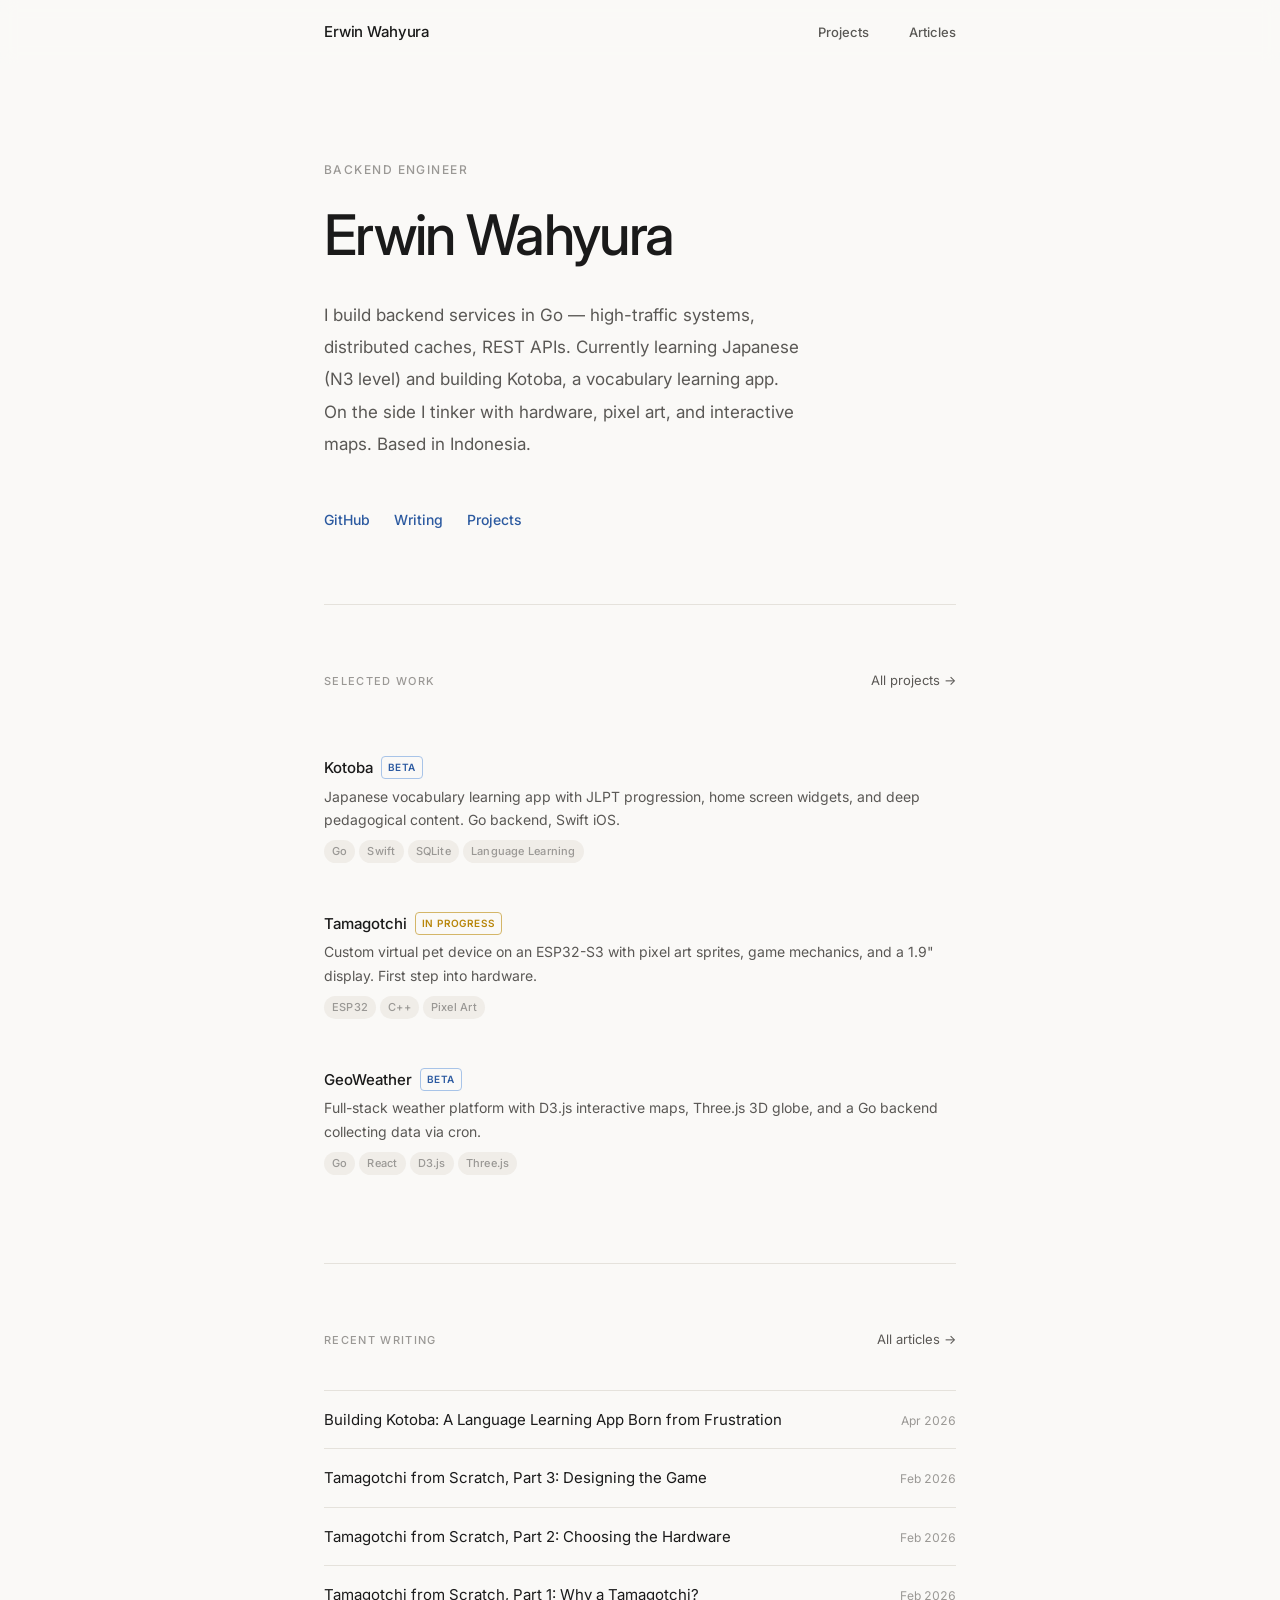
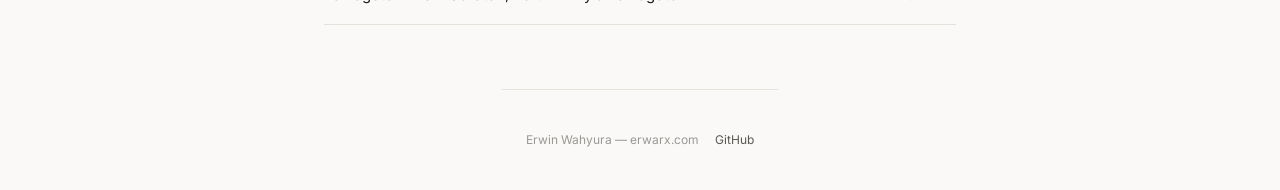
==== index.html @ 73d13f54 "fix: footer spacing + add Kotoba article - Add gap and flex-wrap to footer to prevent text collision" ====
<!DOCTYPE html>
<html lang="en">
<head>
  <meta charset="UTF-8" />
  <meta name="viewport" content="width=device-width, initial-scale=1.0" />
  <title>Erwin Wahyura</title>
  <meta name="description" content="Backend engineer building Go services, tools, and whatever else seems interesting. Based in Indonesia." />
  <meta name="theme-color" content="#ffffff" />
  <meta property="og:title" content="Erwin Wahyura" />
  <meta property="og:description" content="Backend engineer building Go services, tools, and whatever else seems interesting." />
  <meta property="og:type" content="website" />
  <meta property="og:url" content="https://erwinwahyura.github.io/erwinwahyura/" />
  <meta property="og:image" content="https://github-readme-stats.vercel.app/api?username=erwinwahyura&count_private=true&theme=solarized-dark&hide_title=true" />
  <link rel="canonical" href="https://erwinwahyura.github.io/erwinwahyura/" />
  <link rel="icon" href="data:image/svg+xml,<svg xmlns='http://www.w3.org/2000/svg' viewBox='0 0 100 100'><text y='.9em' font-size='90'>🎋</text></svg>" />
  <link rel="preconnect" href="https://fonts.googleapis.com" />
  <link rel="preconnect" href="https://fonts.gstatic.com" crossorigin />
  <link href="https://fonts.googleapis.com/css2?family=Inter:wght@400;500;600&display=swap" rel="stylesheet" />
  <link rel="stylesheet" href="style.css" />
</head>
<body>

  <header class="site-header">
    <nav class="nav">
      <a href="index.html" class="nav-logo">Erwin Wahyura</a>
      <div class="nav-links">
        <a href="projects.html">Projects</a>
        <a href="articles.html">Articles</a>
      </div>
    </nav>
  </header>

  <main>
    <section class="hero">
      <p class="hero-label">Backend Engineer</p>
      <h1 class="hero-name">Erwin Wahyura</h1>
      <p class="hero-bio">
        I build backend services in Go — high-traffic systems, distributed caches, REST APIs.
        Currently learning Japanese (N3 level) and building Kotoba, a vocabulary learning app.
        On the side I tinker with hardware, pixel art, and interactive maps.
        Based in Indonesia.
      </p>
      <div class="hero-links">
        <a href="https://github.com/erwinwahyura" target="_blank" rel="noopener noreferrer">GitHub</a>
        <a href="articles.html">Writing</a>
        <a href="projects.html">Projects</a>
      </div>
    </section>

    <section class="section">
      <div class="section-head">
        <span class="section-label">Selected work</span>
        <a href="projects.html" class="section-more">All projects &rarr;</a>
      </div>
      <div class="project-list">

        <a href="projects.html#kotoba" class="project-card">
          <div class="project-card-top">
            <span class="project-title">Kotoba</span>
            <span class="badge badge-beta">Beta</span>
          </div>
          <p class="project-desc">Japanese vocabulary learning app with JLPT progression, home screen widgets, and deep pedagogical content. Go backend, Swift iOS.</p>
          <div class="project-tags">
            <span>Go</span><span>Swift</span><span>SQLite</span><span>Language Learning</span>
          </div>
        </a>

        <a href="projects.html#tamagotchi" class="project-card">
          <div class="project-card-top">
            <span class="project-title">Tamagotchi</span>
            <span class="badge badge-progress">In progress</span>
          </div>
          <p class="project-desc">Custom virtual pet device on an ESP32-S3 with pixel art sprites, game mechanics, and a 1.9&quot; display. First step into hardware.</p>
          <div class="project-tags">
            <span>ESP32</span><span>C++</span><span>Pixel Art</span>
          </div>
        </a>

        <a href="projects.html#geoweather" class="project-card">
          <div class="project-card-top">
            <span class="project-title">GeoWeather</span>
            <span class="badge badge-beta">Beta</span>
          </div>
          <p class="project-desc">Full-stack weather platform with D3.js interactive maps, Three.js 3D globe, and a Go backend collecting data via cron.</p>
          <div class="project-tags">
            <span>Go</span><span>React</span><span>D3.js</span><span>Three.js</span>
          </div>
        </a>

      </div>
    </section>

    <section class="section">
      <div class="section-head">
        <span class="section-label">Recent writing</span>
        <a href="articles.html" class="section-more">All articles &rarr;</a>
      </div>
      <div class="article-list">

        <a href="articles/building-kotoba.html" class="article-row">
          <span class="article-title">Building Kotoba: A Language Learning App Born from Frustration</span>
          <span class="article-meta">Apr 2026</span>
        </a>

        <a href="articles/tamagotchi-part-3.html" class="article-row">
          <span class="article-title">Tamagotchi from Scratch, Part 3: Designing the Game</span>
          <span class="article-meta">Feb 2026</span>
        </a>

        <a href="articles/tamagotchi-part-2.html" class="article-row">
          <span class="article-title">Tamagotchi from Scratch, Part 2: Choosing the Hardware</span>
          <span class="article-meta">Feb 2026</span>
        </a>

        <a href="articles/tamagotchi-part-1.html" class="article-row">
          <span class="article-title">Tamagotchi from Scratch, Part 1: Why a Tamagotchi?</span>
          <span class="article-meta">Feb 2026</span>
        </a>

      </div>
    </section>
  </main>

  <footer class="site-footer">
    <span>Erwin Wahyura &mdash; erwarx.com</span>
    <a href="https://github.com/erwinwahyura" target="_blank" rel="noopener noreferrer">GitHub</a>
  </footer>

</body>
</html>
---- style.css ----
*, *::before, *::after {
  box-sizing: border-box;
  margin: 0;
  padding: 0;
}

/* ─────────────────────────────────────────────────────────────────
   Design System: Japanese Minimalism
   Ma (間) — Negative space, breathing room
   Kanso (簡素) — Simplicity, elimination of clutter
   Shibui (渋い) — Subtle, understated elegance
   ───────────────────────────────────────────────────────────────── */

:root {
  /* Neutral palette — warmer, more organic than pure grays */
  --bg: #faf9f7;
  --surface: #f5f3ef;
  --surface-hover: #edeae5;
  --border: #e5e2dc;
  --border-subtle: #f0ede8;
  
  /* Text — ink-like depth */
  --text: #1a1a1a;
  --text-2: #5a5855;
  --text-3: #9a9895;
  
  /* Accent — deeper, less saturated */
  --accent: #2c5aa0;
  --accent-hover: #1a3d6e;
  --accent-subtle: #e8eef5;
  
  /* Spacing — generous ma (間) */
  --space-xs: 0.25rem;   /* 4px */
  --space-sm: 0.5rem;    /* 8px */
  --space-md: 1rem;      /* 16px */
  --space-lg: 1.5rem;    /* 24px */
  --space-xl: 2.5rem;    /* 40px */
  --space-2xl: 4rem;     /* 64px */
  --space-3xl: 6rem;     /* 96px */
  
  --max-w: 680px;
  --radius: 6px;
  
  /* Typography — vertical rhythm */
  --font: 'Inter', -apple-system, BlinkMacSystemFont, sans-serif;
  --leading-tight: 1.4;
  --leading-normal: 1.7;
  --leading-relaxed: 1.9;
}

html {
  font-size: 16px;
  -webkit-font-smoothing: antialiased;
  -moz-osx-font-smoothing: grayscale;
}

body {
  font-family: var(--font);
  background: var(--bg);
  color: var(--text);
  line-height: var(--leading-normal);
  min-height: 100vh;
  display: flex;
  flex-direction: column;
}

a {
  color: inherit;
  text-decoration: none;
}

/* ── Nav — floating, breathing ── */
.site-header {
  position: sticky;
  top: 0;
  z-index: 10;
  background: rgba(250, 249, 247, 0.85);
  backdrop-filter: blur(8px);
  -webkit-backdrop-filter: blur(8px);
}

.nav {
  max-width: var(--max-w);
  margin: 0 auto;
  padding: 0 var(--space-lg);
  height: 64px;
  display: flex;
  align-items: center;
  justify-content: space-between;
}

.nav-logo {
  font-size: 0.9375rem;
  font-weight: 500;
  letter-spacing: -0.01em;
  color: var(--text);
}

.nav-links {
  display: flex;
  gap: var(--space-xl);
}

.nav-links a {
  font-size: 0.8125rem;
  font-weight: 500;
  color: var(--text-2);
  position: relative;
  transition: color 0.2s ease;
}

.nav-links a::after {
  content: '';
  position: absolute;
  bottom: -4px;
  left: 0;
  width: 100%;
  height: 1px;
  background: var(--accent);
  transform: scaleX(0);
  transform-origin: center;
  transition: transform 0.25s ease;
}

.nav-links a:hover,
.nav-links a.active {
  color: var(--text);
}

.nav-links a:hover::after,
.nav-links a.active::after {
  transform: scaleX(1);
}

/* ── Main layout — generous ma ── */
main {
  max-width: var(--max-w);
  margin: 0 auto;
  padding: 0 var(--space-lg);
  flex: 1;
}

/* ── Hero — deliberate asymmetry ── */
.hero {
  padding: var(--space-3xl) 0 var(--space-2xl);
}

.hero-label {
  font-size: 0.75rem;
  font-weight: 500;
  letter-spacing: 0.12em;
  text-transform: uppercase;
  color: var(--text-3);
  margin-bottom: var(--space-md);
}

.hero-name {
  font-size: clamp(2.25rem, 6vw, 3.5rem);
  font-weight: 500;
  letter-spacing: -0.03em;
  line-height: var(--leading-tight);
  color: var(--text);
  margin-bottom: var(--space-lg);
}

.hero-bio {
  font-size: 1.0625rem;
  color: var(--text-2);
  max-width: 480px;
  line-height: var(--leading-relaxed);
  margin-bottom: var(--space-xl);
}

.hero-links {
  display: flex;
  gap: var(--space-lg);
  flex-wrap: wrap;
}

.hero-links a {
  font-size: 0.875rem;
  font-weight: 500;
  color: var(--accent);
  padding: var(--space-sm) 0;
  position: relative;
  transition: color 0.2s ease;
}

.hero-links a::after {
  content: '';
  position: absolute;
  bottom: 2px;
  left: 0;
  width: 100%;
  height: 1px;
  background: currentColor;
  transform: scaleX(0);
  transform-origin: right;
  transition: transform 0.3s cubic-bezier(0.4, 0, 0.2, 1);
}

.hero-links a:hover {
  color: var(--accent-hover);
}

.hero-links a:hover::after {
  transform: scaleX(1);
  transform-origin: left;
}

/* ── Section — clear separation with ma ── */
.section {
  padding: var(--space-2xl) 0;
  border-top: 1px solid var(--border);
}

.section-head {
  display: flex;
  align-items: baseline;
  justify-content: space-between;
  margin-bottom: var(--space-xl);
}

.section-label {
  font-size: 0.6875rem;
  font-weight: 500;
  letter-spacing: 0.12em;
  text-transform: uppercase;
  color: var(--text-3);
}

.section-more {
  font-size: 0.8125rem;
  color: var(--text-2);
  transition: color 0.2s ease;
}

.section-more:hover {
  color: var(--accent);
}

/* ── Project cards — subtle elevation on interaction ── */
.project-list {
  display: flex;
  flex-direction: column;
}

.project-card {
  display: block;
  padding: var(--space-lg) var(--space-md);
  margin: 0 calc(-1 * var(--space-md));
  border-radius: var(--radius);
  transition: background-color 0.2s ease, transform 0.2s ease;
}

.project-card:hover {
  background: var(--surface);
  transform: translateX(4px);
}

.project-card-top {
  display: flex;
  align-items: center;
  gap: var(--space-sm);
  margin-bottom: var(--space-xs);
}

.project-title {
  font-size: 0.9375rem;
  font-weight: 500;
  color: var(--text);
}

.project-desc {
  font-size: 0.875rem;
  color: var(--text-2);
  line-height: var(--leading-normal);
  margin-bottom: var(--space-sm);
}

.project-tags {
  display: flex;
  flex-wrap: wrap;
  gap: var(--space-xs);
}

.project-tags span {
  font-size: 0.6875rem;
  font-weight: 500;
  color: var(--text-3);
  background: var(--border-subtle);
  padding: 2px 8px;
  border-radius: 100px;
  letter-spacing: 0.02em;
}

/* ── Badges — reduced visual weight ── */
.badge {
  font-size: 0.625rem;
  font-weight: 600;
  letter-spacing: 0.04em;
  text-transform: uppercase;
  padding: 2px 6px;
  border-radius: 4px;
}

.badge-progress {
  background: transparent;
  color: #b8860b;
  border: 1px solid #d4b668;
}

.badge-beta {
  background: transparent;
  color: var(--accent);
  border: 1px solid #a8c4e8;
}

.badge-done {
  background: transparent;
  color: #4a7c59;
  border: 1px solid #8fbc8f;
}

.badge-live {
  background: transparent;
  color: #6b5b95;
  border: 1px solid #b8a9c9;
}

/* ── Article list — horizontal breathing room ── */
.article-list {
  display: flex;
  flex-direction: column;
}

.article-row {
  display: flex;
  align-items: baseline;
  justify-content: space-between;
  gap: var(--space-lg);
  padding: var(--space-md) 0;
  border-bottom: 1px solid var(--border);
  transition: all 0.2s ease;
}

.article-row:first-child {
  border-top: 1px solid var(--border);
}

.article-row:hover {
  padding-left: var(--space-sm);
  color: var(--accent);
}

.article-row:hover .article-title {
  color: var(--accent);
}

.article-title {
  font-size: 0.9375rem;
  color: var(--text);
  flex: 1;
  min-width: 0;
  transition: color 0.2s ease;
}

.article-meta {
  font-size: 0.75rem;
  color: var(--text-3);
  white-space: nowrap;
  flex-shrink: 0;
  font-variant-numeric: tabular-nums;
}

/* ── Projects page — spacious grid ── */
.page-header {
  padding: var(--space-2xl) 0 var(--space-xl);
}

.page-header h1 {
  font-size: clamp(1.5rem, 4vw, 2rem);
  font-weight: 500;
  letter-spacing: -0.02em;
  line-height: var(--leading-tight);
  margin-bottom: var(--space-sm);
}

.page-header p {
  font-size: 0.9375rem;
  color: var(--text-2);
}

.projects-grid {
  display: flex;
  flex-direction: column;
  gap: var(--space-lg);
  margin-bottom: var(--space-3xl);
}

.project-item {
  padding: var(--space-xl) var(--space-lg);
  border: 1px solid var(--border);
  border-radius: var(--radius);
  transition: border-color 0.2s ease, background-color 0.2s ease;
}

.project-item:hover {
  border-color: var(--text-3);
  background: var(--surface);
}

.project-item-head {
  display: flex;
  align-items: center;
  gap: var(--space-sm);
  margin-bottom: var(--space-sm);
}

.project-item-title {
  font-size: 1rem;
  font-weight: 500;
  letter-spacing: -0.01em;
}

.project-item-year {
  font-size: 0.75rem;
  color: var(--text-3);
  margin-left: auto;
  font-variant-numeric: tabular-nums;
}

.project-item-desc {
  font-size: 0.875rem;
  color: var(--text-2);
  line-height: var(--leading-normal);
  margin-bottom: var(--space-md);
}

.project-item-tags {
  display: flex;
  flex-wrap: wrap;
  gap: var(--space-xs);
  margin-bottom: var(--space-md);
}

.project-item-tags span {
  font-size: 0.6875rem;
  font-weight: 500;
  color: var(--text-3);
  background: var(--border-subtle);
  padding: 2px 8px;
  border-radius: 100px;
}

.project-item-links {
  display: flex;
  gap: var(--space-md);
}

.project-item-links a {
  font-size: 0.8125rem;
  font-weight: 500;
  color: var(--accent);
  position: relative;
  transition: color 0.2s ease;
}

.project-item-links a::after {
  content: '';
  position: absolute;
  bottom: -2px;
  left: 0;
  width: 100%;
  height: 1px;
  background: currentColor;
  transform: scaleX(0);
  transform-origin: right;
  transition: transform 0.25s ease;
}

.project-item-links a:hover {
  color: var(--accent-hover);
}

.project-item-links a:hover::after {
  transform: scaleX(1);
  transform-origin: left;
}

/* ── Articles page ── */
.articles-list {
  padding-bottom: var(--space-3xl);
}

.articles-group {
  margin-bottom: var(--space-2xl);
}

.articles-year {
  font-size: 0.6875rem;
  font-weight: 500;
  letter-spacing: 0.12em;
  text-transform: uppercase;
  color: var(--text-3);
  margin-bottom: var(--space-xs);
  padding-bottom: var(--space-md);
  border-bottom: 1px solid var(--border);
}

.article-item {
  display: block;
  padding: var(--space-lg) 0;
  border-bottom: 1px solid var(--border);
  transition: padding-left 0.2s ease;
}

.article-item:hover {
  padding-left: var(--space-sm);
}

.article-item:hover .article-item-title {
  color: var(--accent);
}

.article-item-tag {
  font-size: 0.6875rem;
  color: var(--text-3);
  margin-bottom: var(--space-xs);
  text-transform: uppercase;
  letter-spacing: 0.08em;
}

.article-item-title {
  font-size: 0.9375rem;
  font-weight: 500;
  color: var(--text);
  margin-bottom: var(--space-xs);
  transition: color 0.2s ease;
}

.article-item-excerpt {
  font-size: 0.8125rem;
  color: var(--text-2);
  line-height: var(--leading-normal);
}

/* ── Article detail ── */
.article-detail {
  padding: var(--space-2xl) 0 var(--space-3xl);
}

.article-detail-back {
  font-size: 0.8125rem;
  color: var(--text-3);
  display: inline-flex;
  align-items: center;
  gap: 6px;
  margin-bottom: var(--space-2xl);
  transition: color 0.2s ease;
}

.article-detail-back:hover {
  color: var(--accent);
}

.article-detail-meta {
  display: flex;
  align-items: center;
  gap: var(--space-md);
  margin-bottom: var(--space-md);
  flex-wrap: wrap;
}

.article-detail-series {
  font-size: 0.75rem;
  font-weight: 500;
  color: var(--accent);
}

.article-detail-date {
  font-size: 0.75rem;
  color: var(--text-3);
  font-variant-numeric: tabular-nums;
}

.article-detail h1 {
  font-size: clamp(1.5rem, 4vw, 2.25rem);
  font-weight: 500;
  letter-spacing: -0.02em;
  line-height: var(--leading-tight);
  margin-bottom: var(--space-sm);
}

.article-detail-tags {
  display: flex;
  gap: var(--space-xs);
  flex-wrap: wrap;
  margin-bottom: var(--space-2xl);
}

.article-detail-tags span {
  font-size: 0.6875rem;
  font-weight: 500;
  color: var(--text-3);
  background: var(--surface);
  border: 1px solid var(--border);
  padding: 2px 10px;
  border-radius: 100px;
}

.article-cover {
  width: 100%;
  aspect-ratio: 2 / 1;
  object-fit: cover;
  border-radius: var(--radius);
  margin-bottom: var(--space-2xl);
  background: var(--surface);
}

.article-body h2 {
  font-size: 1.125rem;
  font-weight: 500;
  letter-spacing: -0.01em;
  margin: var(--space-2xl) 0 var(--space-md);
  color: var(--text);
}

.article-body p {
  font-size: 0.9375rem;
  color: var(--text-2);
  line-height: var(--leading-relaxed);
  margin-bottom: var(--space-lg);
}

.article-body figure {
  margin: var(--space-xl) 0;
}

.article-body figure img {
  width: 100%;
  border-radius: var(--radius);
  display: block;
}

.article-body figcaption {
  font-size: 0.75rem;
  color: var(--text-3);
  text-align: center;
  margin-top: var(--space-sm);
}

.series-nav {
  margin-top: var(--space-2xl);
  padding-top: var(--space-xl);
  border-top: 1px solid var(--border);
}

.series-nav-label {
  font-size: 0.6875rem;
  font-weight: 500;
  letter-spacing: 0.12em;
  text-transform: uppercase;
  color: var(--text-3);
  margin-bottom: var(--space-md);
}

.series-nav-list {
  display: flex;
  flex-direction: column;
  gap: var(--space-xs);
}

.series-nav-item {
  display: block;
  padding: var(--space-sm) var(--space-md);
  border-radius: var(--radius);
  font-size: 0.875rem;
  color: var(--text-2);
  transition: background-color 0.2s ease, color 0.2s ease;
}

.series-nav-item:hover {
  background: var(--surface);
  color: var(--text);
}

.series-nav-item.current {
  background: var(--surface);
  color: var(--text);
  font-weight: 500;
}

/* ── Footer — quieter, grounded ── */
.site-footer {
  max-width: var(--max-w);
  margin: 0 auto;
  padding: var(--space-xl) var(--space-lg);
  border-top: 1px solid var(--border);
  display: flex;
  align-items: center;
  justify-content: space-between;
  gap: var(--space-md);
  flex-wrap: wrap;
  font-size: 0.75rem;
  color: var(--text-3);
}

.site-footer a {
  color: var(--text-2);
  transition: color 0.2s ease;
}

.site-footer a:hover {
  color: var(--accent);
}

/* ── Responsive — maintain breathing room ── */
@media (max-width: 640px) {
  :root {
    --space-lg: 1.25rem;
    --space-xl: 2rem;
    --space-2xl: 3rem;
    --space-3xl: 4rem;
  }

  .nav {
    height: 56px;
    padding: 0 var(--space-md);
  }

  .nav-links {
    gap: var(--space-lg);
  }

  .hero {
    padding: var(--space-2xl) 0 var(--space-xl);
  }

  .hero-bio {
    font-size: 1rem;
  }

  main {
    padding: 0 var(--space-md);
  }

  .article-row {
    flex-direction: column;
    gap: var(--space-xs);
    padding: var(--space-sm) 0;
  }

  .article-row:hover {
    padding-left: 0;
  }

  .project-item {
    padding: var(--space-lg) var(--space-md);
  }

  .site-footer {
    flex-direction: column;
    gap: var(--space-xs);
    text-align: center;
    padding: var(--space-lg) var(--space-md);
  }
}

/* ── Selection — subtle, intentional ── */
::selection {
  background: var(--accent-subtle);
  color: var(--accent);
}
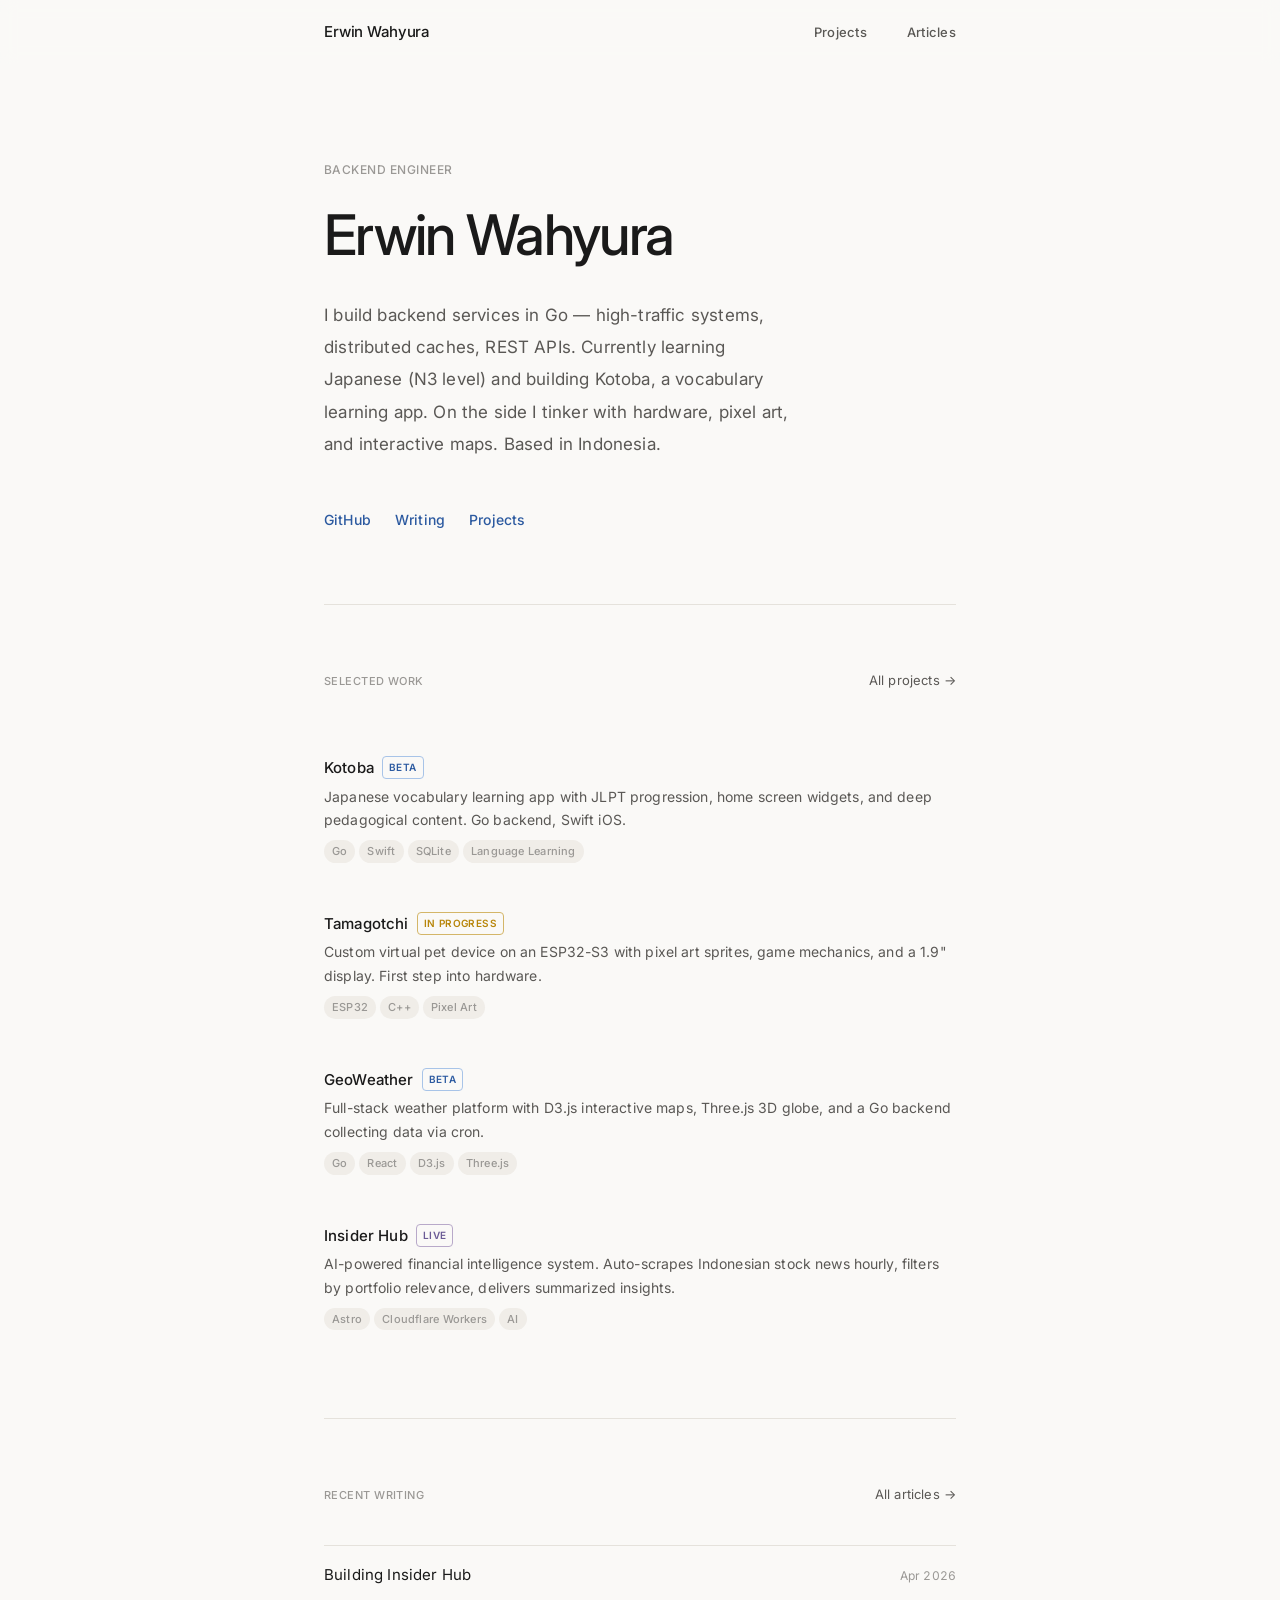
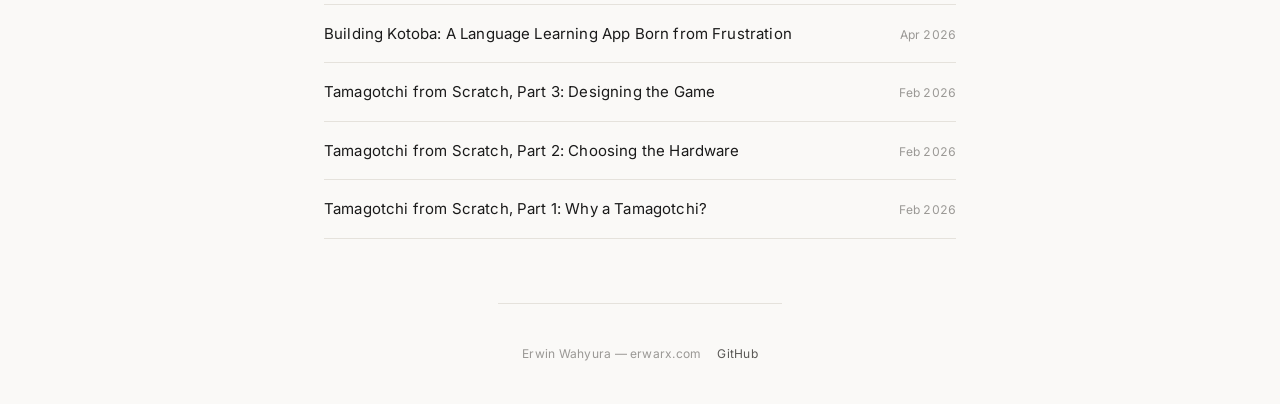
==== commit 4affe7dd: "content: add Insider Hub project and article - Add Insider Hub project card to projects.html (Astro," ====
--- a/index.html
+++ b/index.html
@@ -87,6 +87,17 @@
           </div>
         </a>
 
+        <a href="projects.html#insider-hub" class="project-card">
+          <div class="project-card-top">
+            <span class="project-title">Insider Hub</span>
+            <span class="badge badge-live">Live</span>
+          </div>
+          <p class="project-desc">AI-powered financial intelligence system. Auto-scrapes Indonesian stock news hourly, filters by portfolio relevance, delivers summarized insights.</p>
+          <div class="project-tags">
+            <span>Astro</span><span>Cloudflare Workers</span><span>AI</span>
+          </div>
+        </a>
+
       </div>
     </section>
 
@@ -96,6 +107,11 @@
         <a href="articles.html" class="section-more">All articles &rarr;</a>
       </div>
       <div class="article-list">
+
+        <a href="articles/building-insider-hub.html" class="article-row">
+          <span class="article-title">Building Insider Hub</span>
+          <span class="article-meta">Apr 2026</span>
+        </a>
 
         <a href="articles/building-kotoba.html" class="article-row">
           <span class="article-title">Building Kotoba: A Language Learning App Born from Frustration</span>
--- a/style.css
+++ b/style.css
@@ -41,11 +41,17 @@
   --max-w: 680px;
   --radius: 6px;
   
-  /* Typography — vertical rhythm */
+  /* Typography — vertical rhythm + character spacing */
   --font: 'Inter', -apple-system, BlinkMacSystemFont, sans-serif;
   --leading-tight: 1.4;
   --leading-normal: 1.7;
   --leading-relaxed: 1.9;
+  
+  /* Tracking (letter-spacing) for readability */
+  --tracking-tight: -0.02em;     /* Large display text only */
+  --tracking-normal: 0.01em;     /* Body text — slightly wider for readability */
+  --tracking-wide: 0.02em;        /* Small text, captions */
+  --tracking-wider: 0.04em;      /* Labels, uppercase (optical compensation) */
 }
 
 html {
@@ -59,6 +65,7 @@
   background: var(--bg);
   color: var(--text);
   line-height: var(--leading-normal);
+  letter-spacing: var(--tracking-normal);  /* Slightly wider character spacing */
   min-height: 100vh;
   display: flex;
   flex-direction: column;
@@ -104,6 +111,7 @@
 .nav-links a {
   font-size: 0.8125rem;
   font-weight: 500;
+  letter-spacing: var(--tracking-wide);
   color: var(--text-2);
   position: relative;
   transition: color 0.2s ease;
@@ -148,7 +156,7 @@
 .hero-label {
   font-size: 0.75rem;
   font-weight: 500;
-  letter-spacing: 0.12em;
+  letter-spacing: var(--tracking-wider);
   text-transform: uppercase;
   color: var(--text-3);
   margin-bottom: var(--space-md);
@@ -168,6 +176,7 @@
   color: var(--text-2);
   max-width: 480px;
   line-height: var(--leading-relaxed);
+  letter-spacing: var(--tracking-normal);
   margin-bottom: var(--space-xl);
 }
 
@@ -224,7 +233,7 @@
 .section-label {
   font-size: 0.6875rem;
   font-weight: 500;
-  letter-spacing: 0.12em;
+  letter-spacing: var(--tracking-wider);
   text-transform: uppercase;
   color: var(--text-3);
 }
@@ -275,6 +284,7 @@
   font-size: 0.875rem;
   color: var(--text-2);
   line-height: var(--leading-normal);
+  letter-spacing: var(--tracking-normal);
   margin-bottom: var(--space-sm);
 }
 
@@ -291,14 +301,14 @@
   background: var(--border-subtle);
   padding: 2px 8px;
   border-radius: 100px;
-  letter-spacing: 0.02em;
+  letter-spacing: var(--tracking-wide);
 }
 
 /* ── Badges — reduced visual weight ── */
 .badge {
   font-size: 0.625rem;
   font-weight: 600;
-  letter-spacing: 0.04em;
+  letter-spacing: var(--tracking-wider);
   text-transform: uppercase;
   padding: 2px 6px;
   border-radius: 4px;
@@ -389,6 +399,7 @@
 .page-header p {
   font-size: 0.9375rem;
   color: var(--text-2);
+  letter-spacing: var(--tracking-normal);
 }
 
 .projects-grid {
@@ -434,6 +445,7 @@
   font-size: 0.875rem;
   color: var(--text-2);
   line-height: var(--leading-normal);
+  letter-spacing: var(--tracking-normal);
   margin-bottom: var(--space-md);
 }
 
@@ -451,6 +463,7 @@
   background: var(--border-subtle);
   padding: 2px 8px;
   border-radius: 100px;
+  letter-spacing: var(--tracking-wide);
 }
 
 .project-item-links {
@@ -500,7 +513,7 @@
 .articles-year {
   font-size: 0.6875rem;
   font-weight: 500;
-  letter-spacing: 0.12em;
+  letter-spacing: var(--tracking-wider);
   text-transform: uppercase;
   color: var(--text-3);
   margin-bottom: var(--space-xs);
@@ -528,7 +541,7 @@
   color: var(--text-3);
   margin-bottom: var(--space-xs);
   text-transform: uppercase;
-  letter-spacing: 0.08em;
+  letter-spacing: var(--tracking-wide);
 }
 
 .article-item-title {
@@ -543,6 +556,7 @@
   font-size: 0.8125rem;
   color: var(--text-2);
   line-height: var(--leading-normal);
+  letter-spacing: var(--tracking-normal);
 }
 
 /* ── Article detail ── */
@@ -602,6 +616,7 @@
 .article-detail-tags span {
   font-size: 0.6875rem;
   font-weight: 500;
+  letter-spacing: var(--tracking-wide);
   color: var(--text-3);
   background: var(--surface);
   border: 1px solid var(--border);
@@ -630,6 +645,7 @@
   font-size: 0.9375rem;
   color: var(--text-2);
   line-height: var(--leading-relaxed);
+  letter-spacing: var(--tracking-normal);
   margin-bottom: var(--space-lg);
 }
 
@@ -647,6 +663,7 @@
   font-size: 0.75rem;
   color: var(--text-3);
   text-align: center;
+  letter-spacing: var(--tracking-wide);
   margin-top: var(--space-sm);
 }
 
@@ -659,7 +676,7 @@
 .series-nav-label {
   font-size: 0.6875rem;
   font-weight: 500;
-  letter-spacing: 0.12em;
+  letter-spacing: var(--tracking-wider);
   text-transform: uppercase;
   color: var(--text-3);
   margin-bottom: var(--space-md);
@@ -703,6 +720,7 @@
   gap: var(--space-md);
   flex-wrap: wrap;
   font-size: 0.75rem;
+  letter-spacing: var(--tracking-wide);
   color: var(--text-3);
 }
 
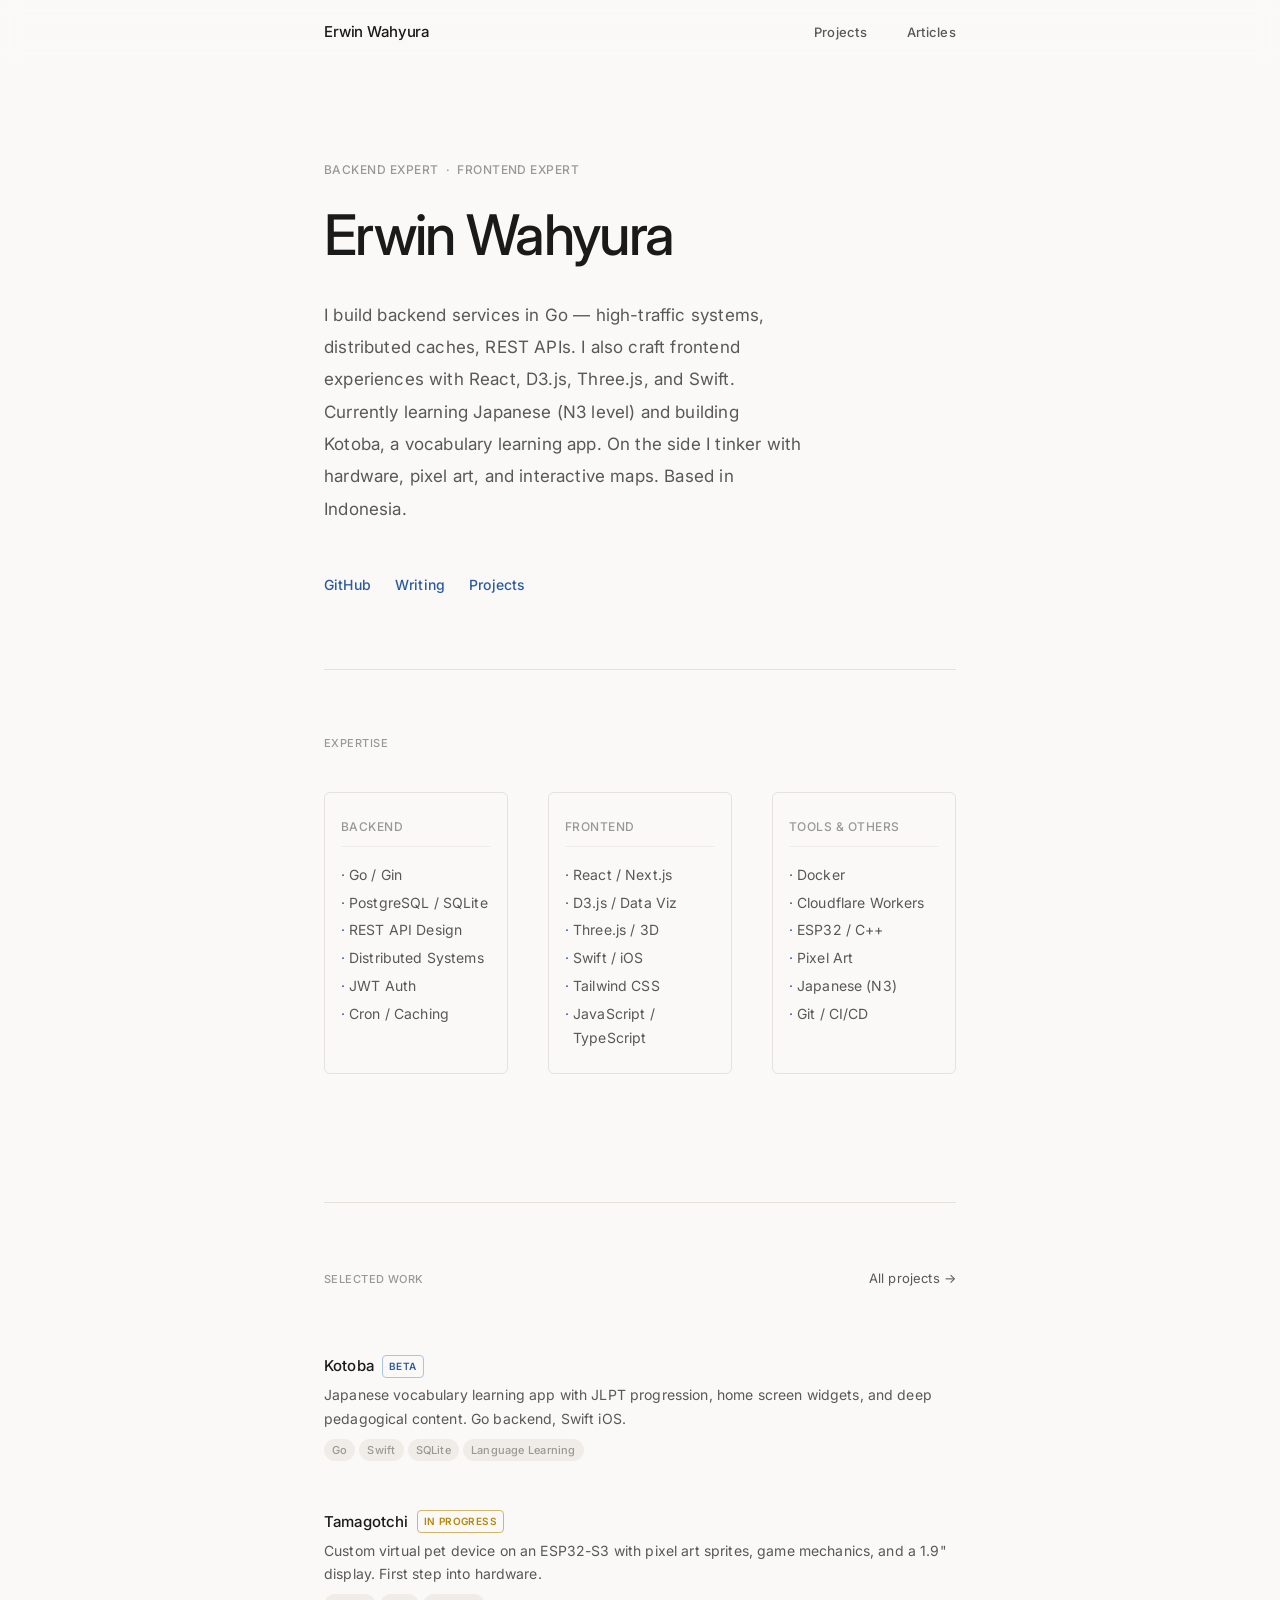
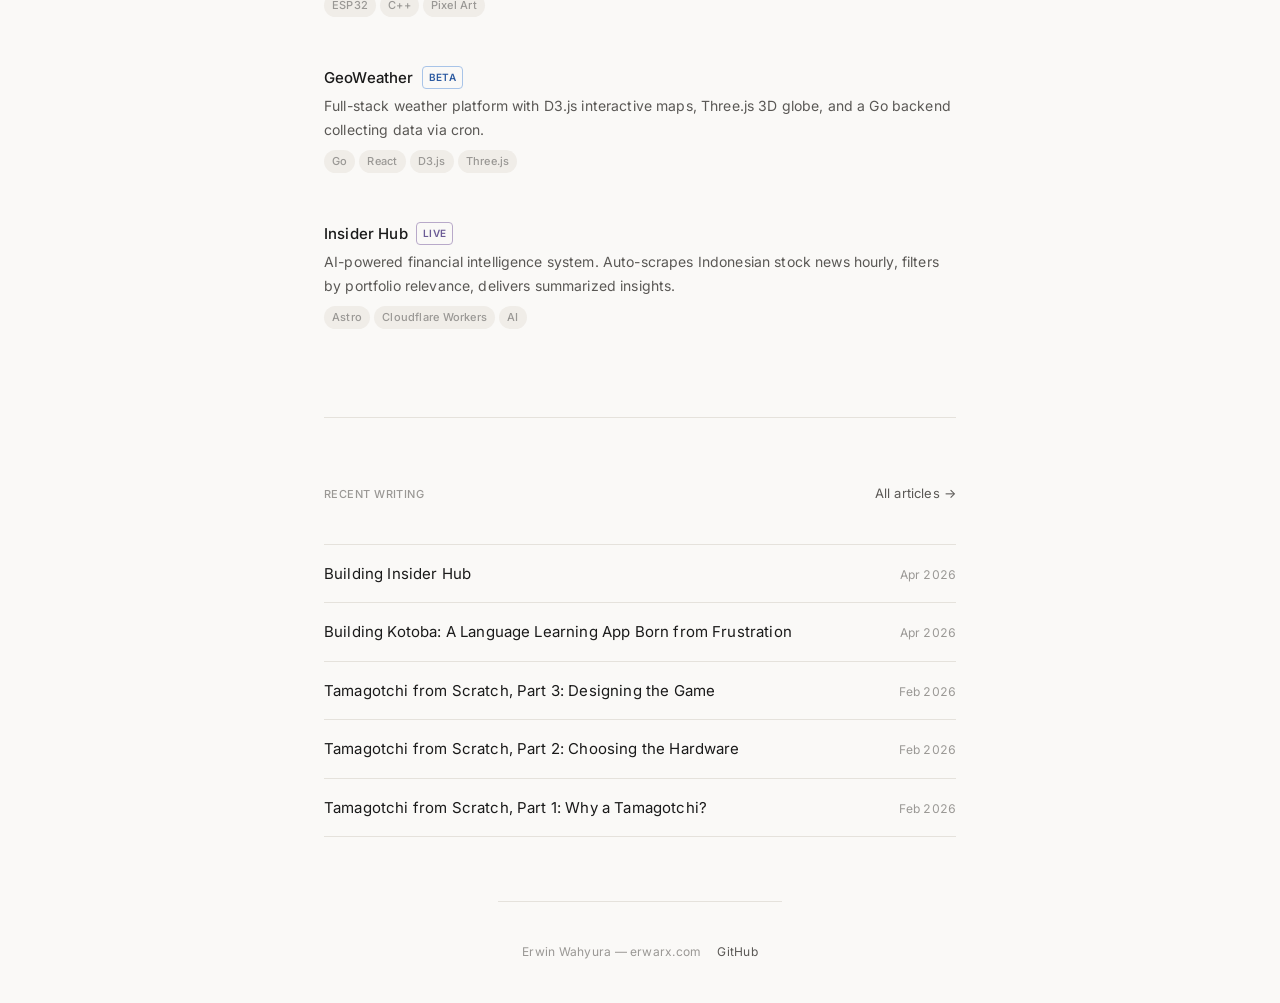
==== commit 1d940c1d: "feat: add skills expertise section and update hero label - Change hero label from 'Backend Engineer'" ====
--- a/index.html
+++ b/index.html
@@ -32,10 +32,11 @@
 
   <main>
     <section class="hero">
-      <p class="hero-label">Backend Engineer</p>
+      <p class="hero-label">Backend Expert &nbsp;&middot;&nbsp; Frontend Expert</p>
       <h1 class="hero-name">Erwin Wahyura</h1>
       <p class="hero-bio">
         I build backend services in Go — high-traffic systems, distributed caches, REST APIs.
+        I also craft frontend experiences with React, D3.js, Three.js, and Swift.
         Currently learning Japanese (N3 level) and building Kotoba, a vocabulary learning app.
         On the side I tinker with hardware, pixel art, and interactive maps.
         Based in Indonesia.
@@ -44,6 +45,47 @@
         <a href="https://github.com/erwinwahyura" target="_blank" rel="noopener noreferrer">GitHub</a>
         <a href="articles.html">Writing</a>
         <a href="projects.html">Projects</a>
+      </div>
+    </section>
+
+    <section class="section section-skills">
+      <div class="section-head">
+        <span class="section-label">Expertise</span>
+      </div>
+      <div class="skills-grid">
+        <div class="skill-category">
+          <h3 class="skill-title">Backend</h3>
+          <ul class="skill-list">
+            <li>Go / Gin</li>
+            <li>PostgreSQL / SQLite</li>
+            <li>REST API Design</li>
+            <li>Distributed Systems</li>
+            <li>JWT Auth</li>
+            <li>Cron / Caching</li>
+          </ul>
+        </div>
+        <div class="skill-category">
+          <h3 class="skill-title">Frontend</h3>
+          <ul class="skill-list">
+            <li>React / Next.js</li>
+            <li>D3.js / Data Viz</li>
+            <li>Three.js / 3D</li>
+            <li>Swift / iOS</li>
+            <li>Tailwind CSS</li>
+            <li>JavaScript / TypeScript</li>
+          </ul>
+        </div>
+        <div class="skill-category">
+          <h3 class="skill-title">Tools & Others</h3>
+          <ul class="skill-list">
+            <li>Docker</li>
+            <li>Cloudflare Workers</li>
+            <li>ESP32 / C++</li>
+            <li>Pixel Art</li>
+            <li>Japanese (N3)</li>
+            <li>Git / CI/CD</li>
+          </ul>
+        </div>
       </div>
     </section>
 
--- a/style.css
+++ b/style.css
@@ -708,6 +708,70 @@
   font-weight: 500;
 }
 
+/* ── Skills section ── */
+.skills-grid {
+  display: grid;
+  grid-template-columns: repeat(auto-fit, minmax(180px, 1fr));
+  gap: var(--space-xl);
+  margin-bottom: var(--space-2xl);
+}
+
+.skill-category {
+  padding: var(--space-lg) var(--space-md);
+  border: 1px solid var(--border);
+  border-radius: var(--radius);
+  background: transparent;
+  transition: border-color 0.2s ease, background-color 0.2s ease;
+}
+
+.skill-category:hover {
+  border-color: var(--text-3);
+  background: var(--surface);
+}
+
+.skill-title {
+  font-size: 0.75rem;
+  font-weight: 500;
+  letter-spacing: var(--tracking-wider);
+  text-transform: uppercase;
+  color: var(--text-3);
+  margin-bottom: var(--space-md);
+  padding-bottom: var(--space-sm);
+  border-bottom: 1px solid var(--border-subtle);
+}
+
+.skill-list {
+  list-style: none;
+  padding: 0;
+  margin: 0;
+  display: flex;
+  flex-direction: column;
+  gap: var(--space-xs);
+}
+
+.skill-list li {
+  font-size: 0.875rem;
+  color: var(--text-2);
+  line-height: var(--leading-normal);
+  letter-spacing: var(--tracking-normal);
+  position: relative;
+  padding-left: var(--space-sm);
+}
+
+.skill-list li::before {
+  content: "·";
+  position: absolute;
+  left: 0;
+  color: var(--accent);
+}
+
+@media (max-width: 640px) {
+  .skills-grid {
+    grid-template-columns: 1fr;
+    gap: var(--space-lg);
+  }
+}
+
 /* ── Footer — quieter, grounded ── */
 .site-footer {
   max-width: var(--max-w);
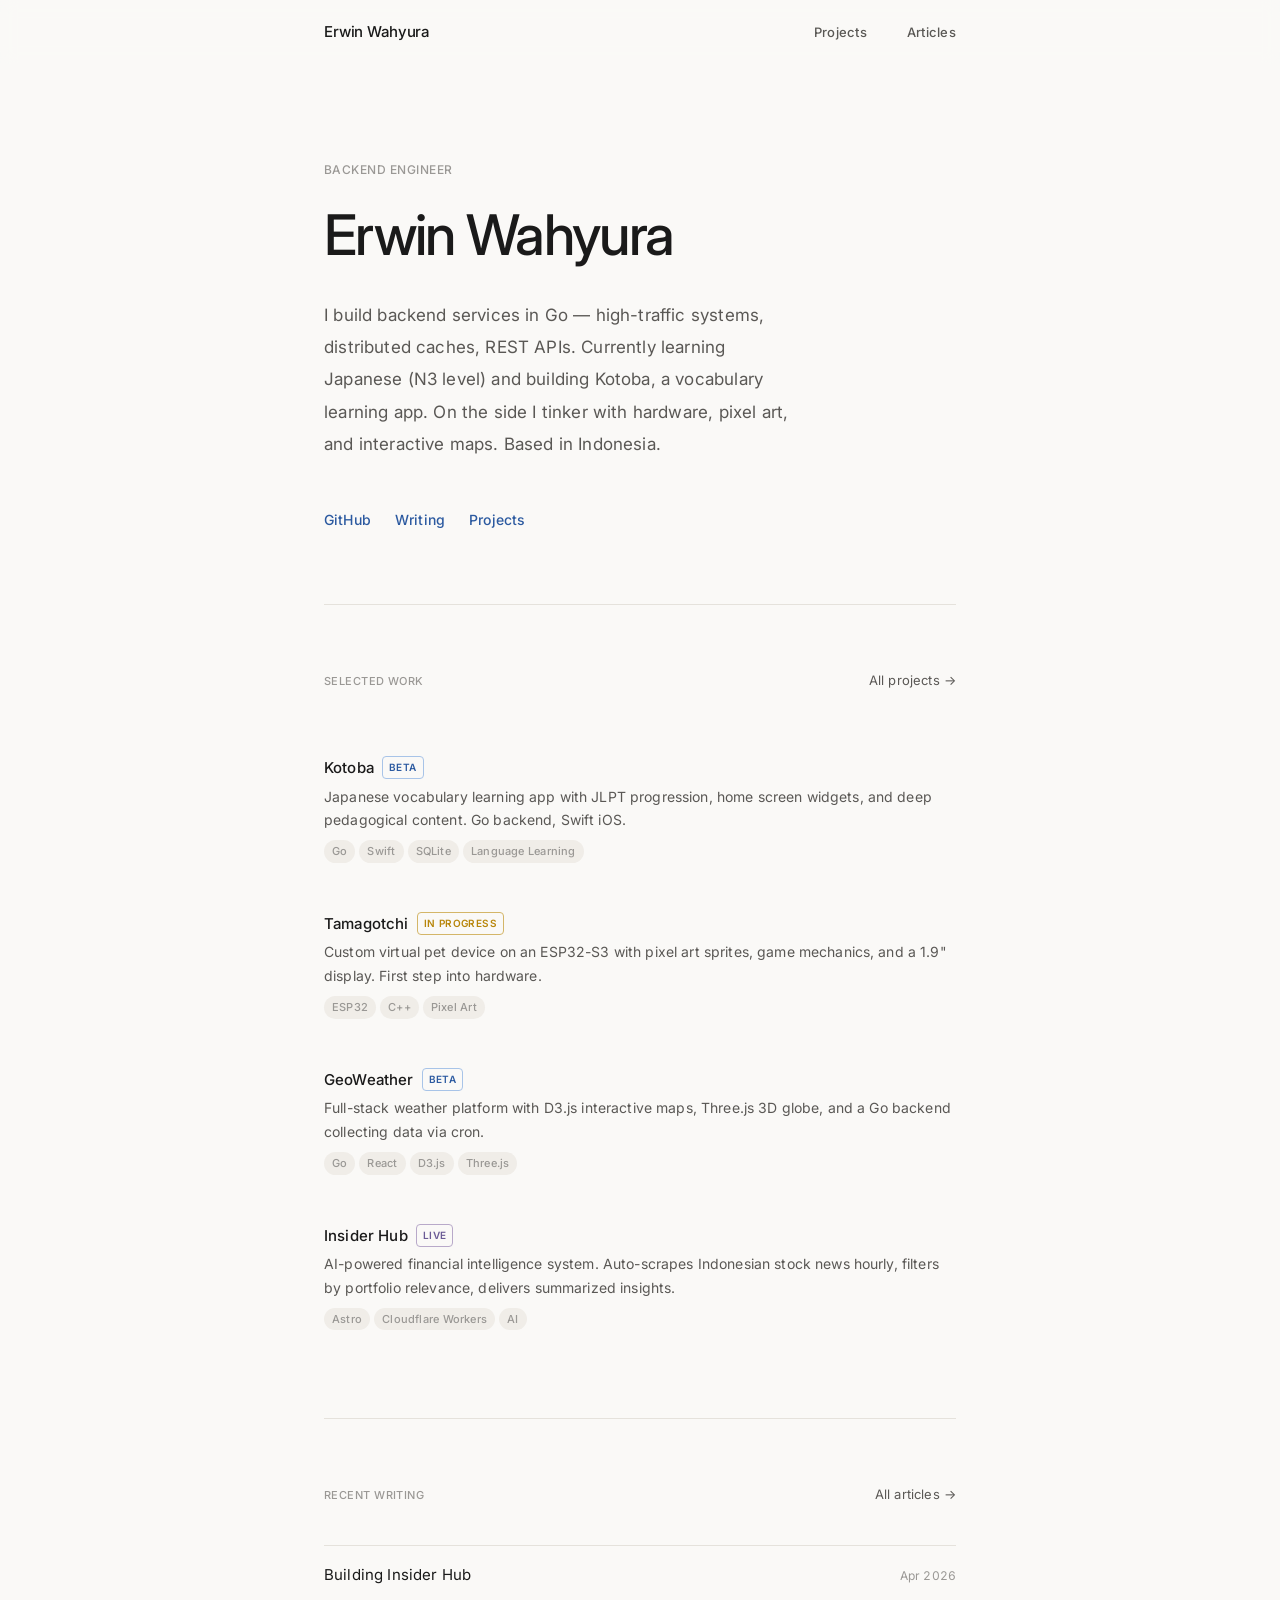
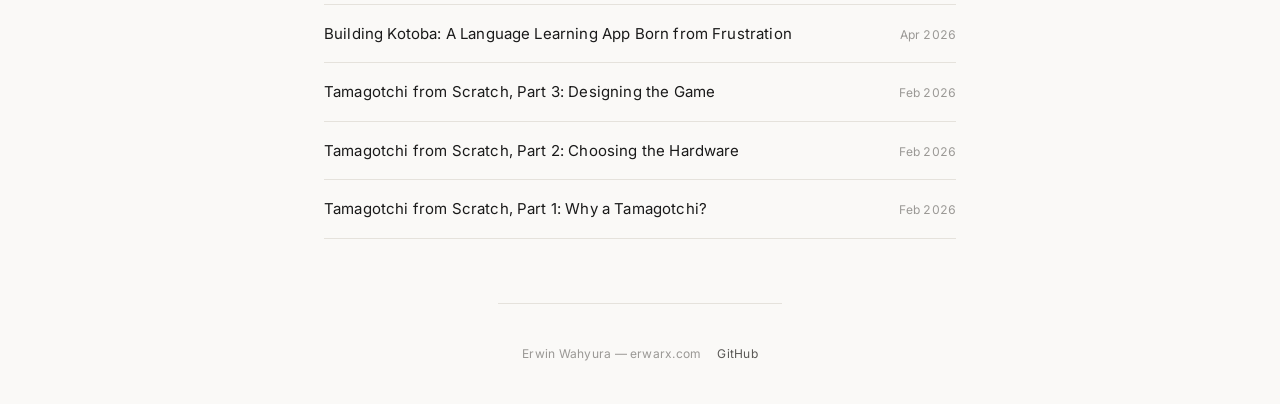
==== commit d6ac3095: "remove: expertise section and simplify hero label" ====
--- a/index.html
+++ b/index.html
@@ -32,11 +32,10 @@
 
   <main>
     <section class="hero">
-      <p class="hero-label">Backend Expert &nbsp;&middot;&nbsp; Frontend Expert</p>
+      <p class="hero-label">Backend Engineer</p>
       <h1 class="hero-name">Erwin Wahyura</h1>
       <p class="hero-bio">
         I build backend services in Go — high-traffic systems, distributed caches, REST APIs.
-        I also craft frontend experiences with React, D3.js, Three.js, and Swift.
         Currently learning Japanese (N3 level) and building Kotoba, a vocabulary learning app.
         On the side I tinker with hardware, pixel art, and interactive maps.
         Based in Indonesia.
@@ -45,47 +44,6 @@
         <a href="https://github.com/erwinwahyura" target="_blank" rel="noopener noreferrer">GitHub</a>
         <a href="articles.html">Writing</a>
         <a href="projects.html">Projects</a>
-      </div>
-    </section>
-
-    <section class="section section-skills">
-      <div class="section-head">
-        <span class="section-label">Expertise</span>
-      </div>
-      <div class="skills-grid">
-        <div class="skill-category">
-          <h3 class="skill-title">Backend</h3>
-          <ul class="skill-list">
-            <li>Go / Gin</li>
-            <li>PostgreSQL / SQLite</li>
-            <li>REST API Design</li>
-            <li>Distributed Systems</li>
-            <li>JWT Auth</li>
-            <li>Cron / Caching</li>
-          </ul>
-        </div>
-        <div class="skill-category">
-          <h3 class="skill-title">Frontend</h3>
-          <ul class="skill-list">
-            <li>React / Next.js</li>
-            <li>D3.js / Data Viz</li>
-            <li>Three.js / 3D</li>
-            <li>Swift / iOS</li>
-            <li>Tailwind CSS</li>
-            <li>JavaScript / TypeScript</li>
-          </ul>
-        </div>
-        <div class="skill-category">
-          <h3 class="skill-title">Tools & Others</h3>
-          <ul class="skill-list">
-            <li>Docker</li>
-            <li>Cloudflare Workers</li>
-            <li>ESP32 / C++</li>
-            <li>Pixel Art</li>
-            <li>Japanese (N3)</li>
-            <li>Git / CI/CD</li>
-          </ul>
-        </div>
       </div>
     </section>
 
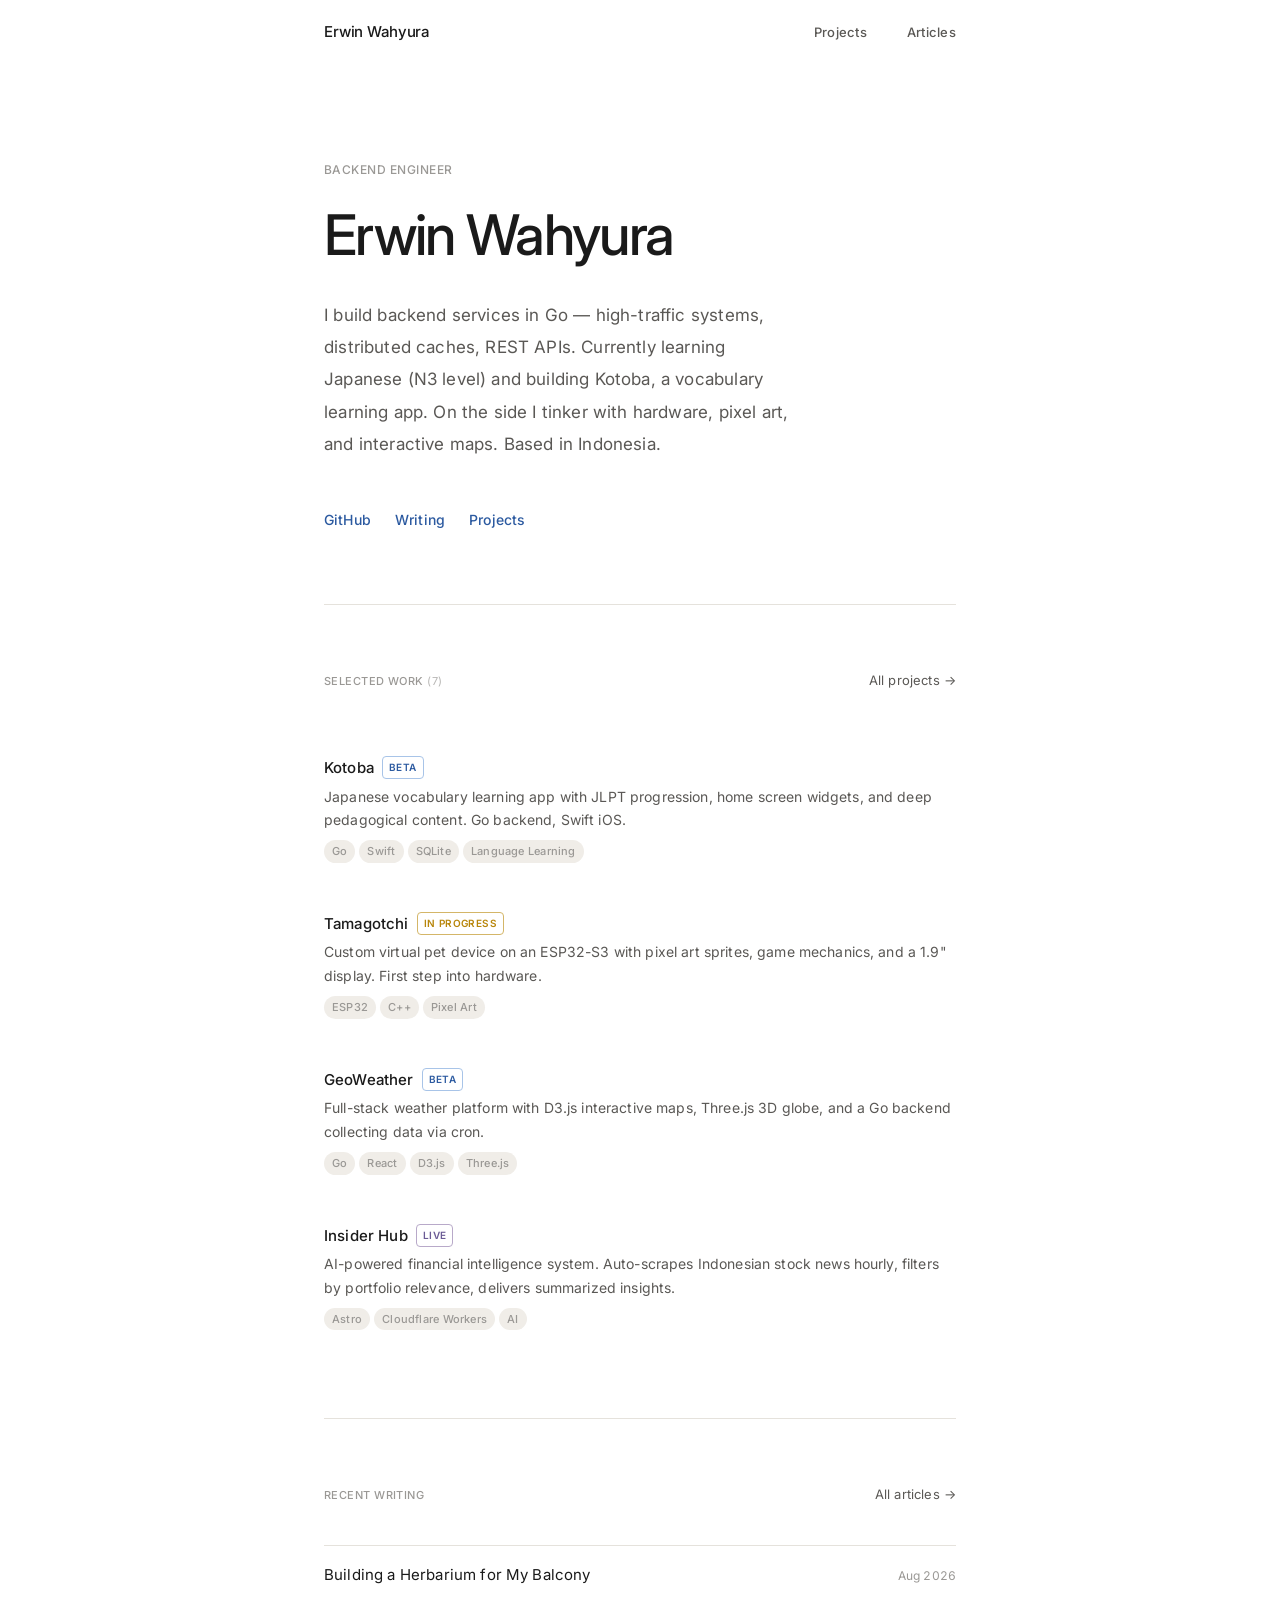
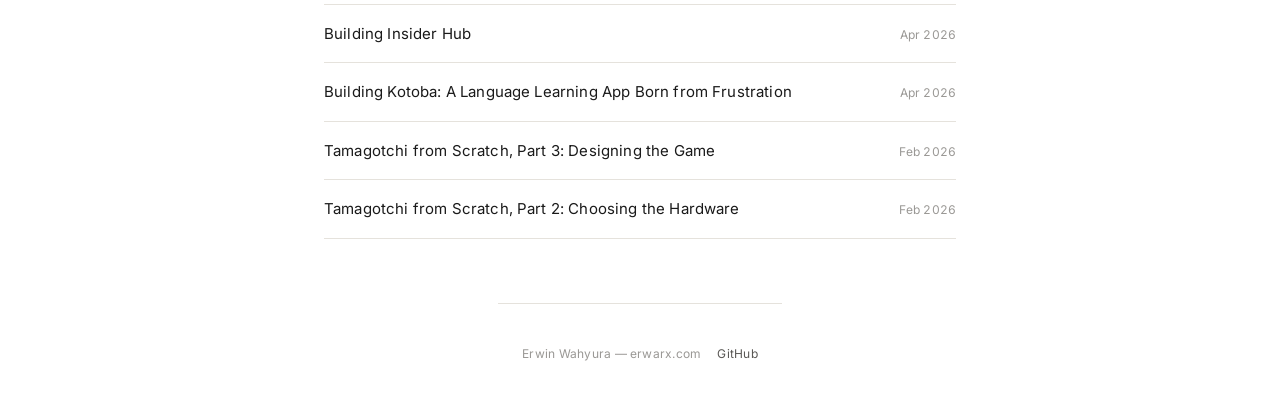
==== commit 4e775cbf: "Keep homepage in sync with latest project and article Recent writing was missing the newest post (Ba" ====
--- a/index.html
+++ b/index.html
@@ -49,7 +49,7 @@
 
     <section class="section">
       <div class="section-head">
-        <span class="section-label">Selected work</span>
+        <span class="section-label">Selected work <span class="section-count">(7)</span></span>
         <a href="projects.html" class="section-more">All projects &rarr;</a>
       </div>
       <div class="project-list">
@@ -108,6 +108,11 @@
       </div>
       <div class="article-list">
 
+        <a href="articles/balcony-herbarium.html" class="article-row">
+          <span class="article-title">Building a Herbarium for My Balcony</span>
+          <span class="article-meta">Aug 2026</span>
+        </a>
+
         <a href="articles/building-insider-hub.html" class="article-row">
           <span class="article-title">Building Insider Hub</span>
           <span class="article-meta">Apr 2026</span>
@@ -128,11 +133,6 @@
           <span class="article-meta">Feb 2026</span>
         </a>
 
-        <a href="articles/tamagotchi-part-1.html" class="article-row">
-          <span class="article-title">Tamagotchi from Scratch, Part 1: Why a Tamagotchi?</span>
-          <span class="article-meta">Feb 2026</span>
-        </a>
-
       </div>
     </section>
   </main>
--- a/style.css
+++ b/style.css
@@ -12,10 +12,10 @@
    ───────────────────────────────────────────────────────────────── */
 
 :root {
-  /* Neutral palette — warmer, more organic than pure grays */
-  --bg: #faf9f7;
-  --surface: #f5f3ef;
-  --surface-hover: #edeae5;
+  /* Neutral palette — clean white */
+  --bg: #ffffff;
+  --surface: #f8f8f8;
+  --surface-hover: #f0f0f0;
   --border: #e5e2dc;
   --border-subtle: #f0ede8;
   
@@ -81,7 +81,7 @@
   position: sticky;
   top: 0;
   z-index: 10;
-  background: rgba(250, 249, 247, 0.85);
+  background: rgba(255, 255, 255, 0.85);
   backdrop-filter: blur(8px);
   -webkit-backdrop-filter: blur(8px);
 }
@@ -238,6 +238,12 @@
   color: var(--text-3);
 }
 
+.section-count {
+  font-weight: 400;
+  color: var(--text-3);
+  opacity: 0.7;
+}
+
 .section-more {
   font-size: 0.8125rem;
   color: var(--text-2);
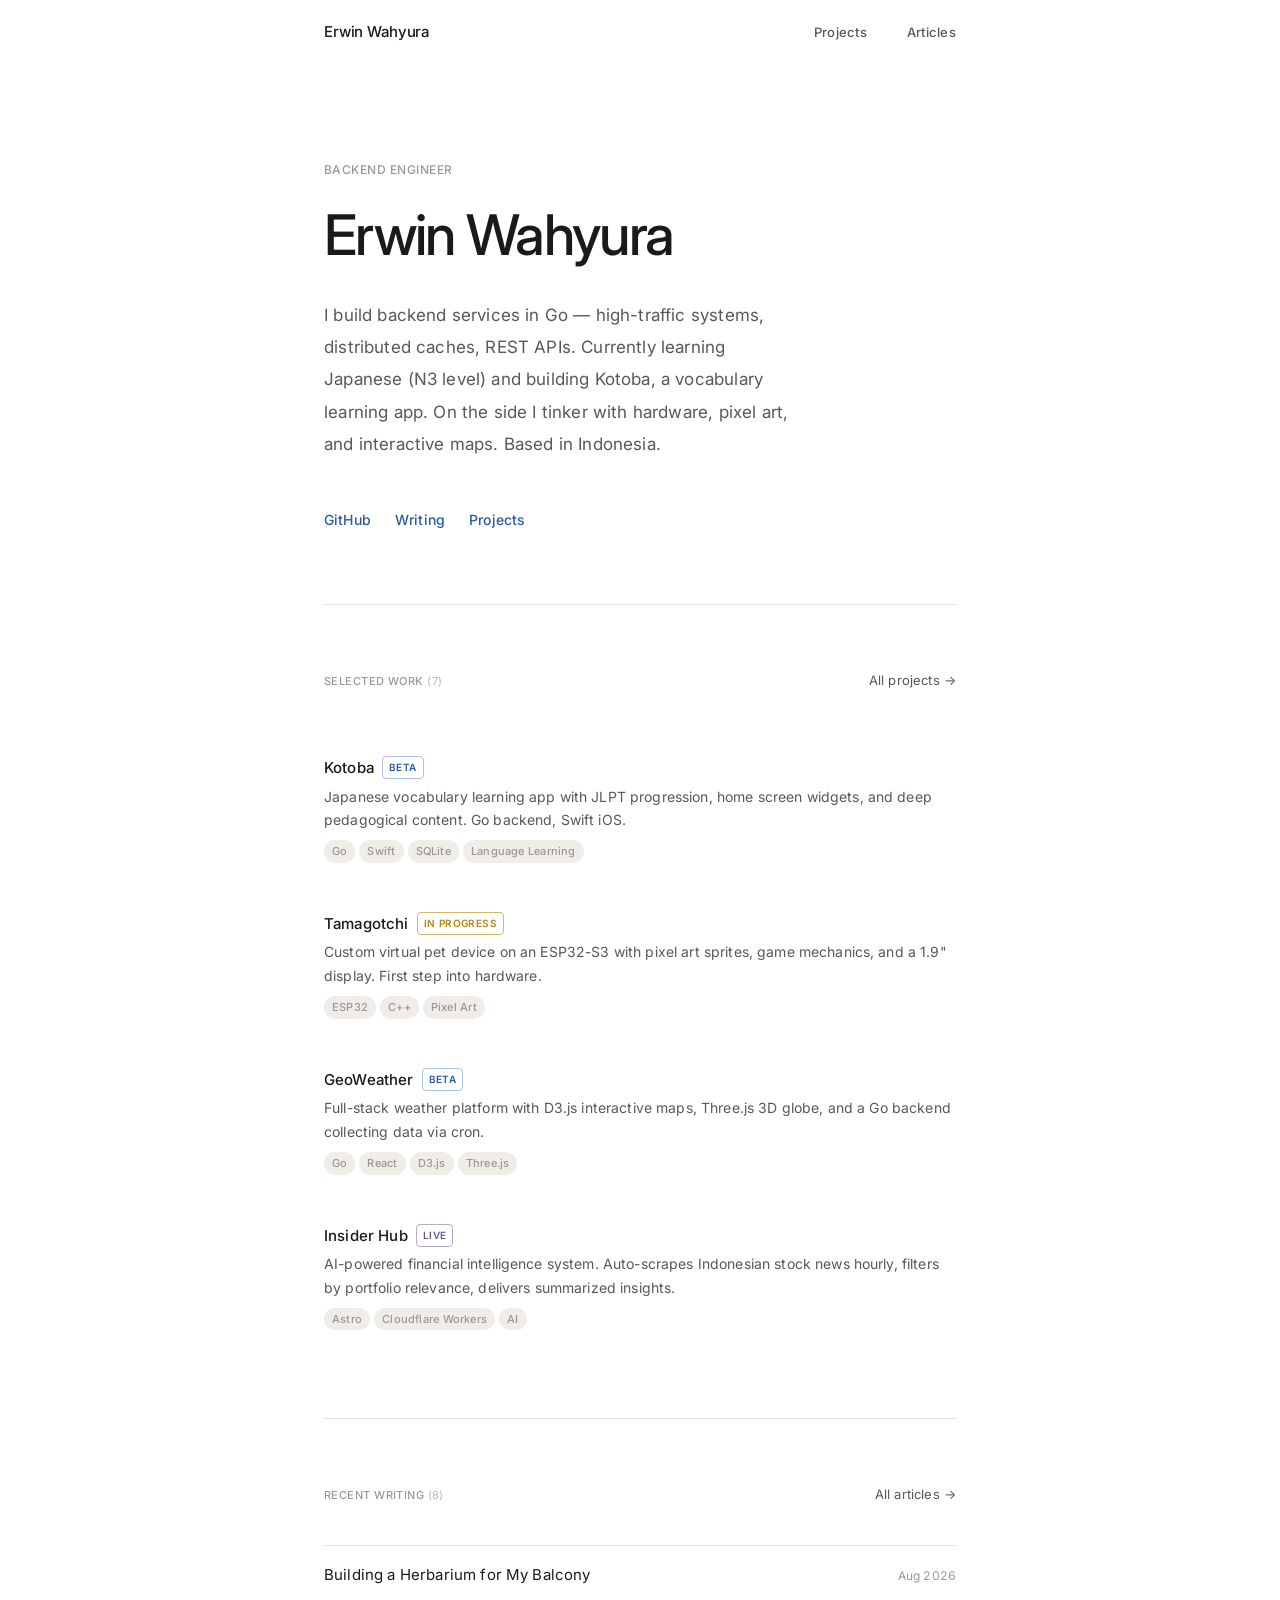
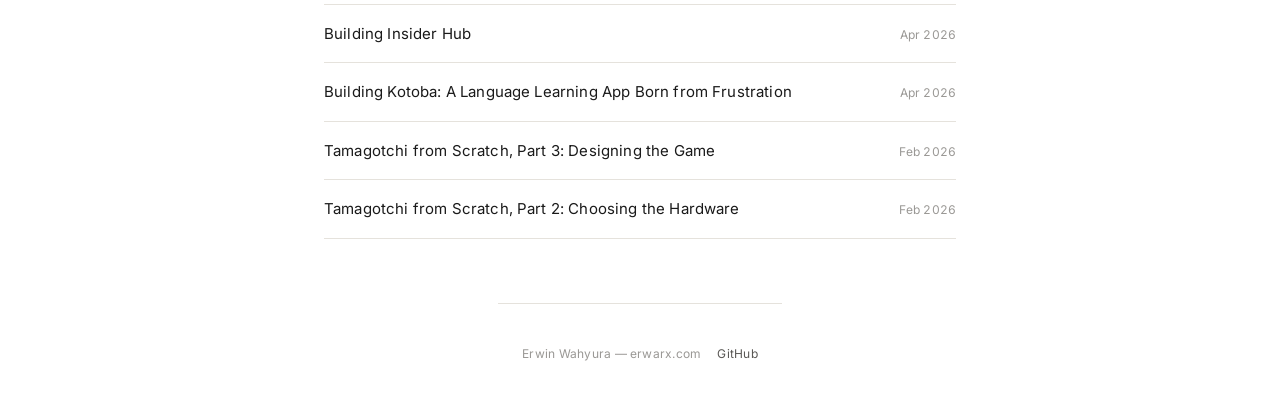
==== commit e14e6e40: "Add total article count to Recent writing header Mirrors the Selected work count badge added earlier" ====
--- a/index.html
+++ b/index.html
@@ -103,7 +103,7 @@
 
     <section class="section">
       <div class="section-head">
-        <span class="section-label">Recent writing</span>
+        <span class="section-label">Recent writing <span class="section-count">(8)</span></span>
         <a href="articles.html" class="section-more">All articles &rarr;</a>
       </div>
       <div class="article-list">
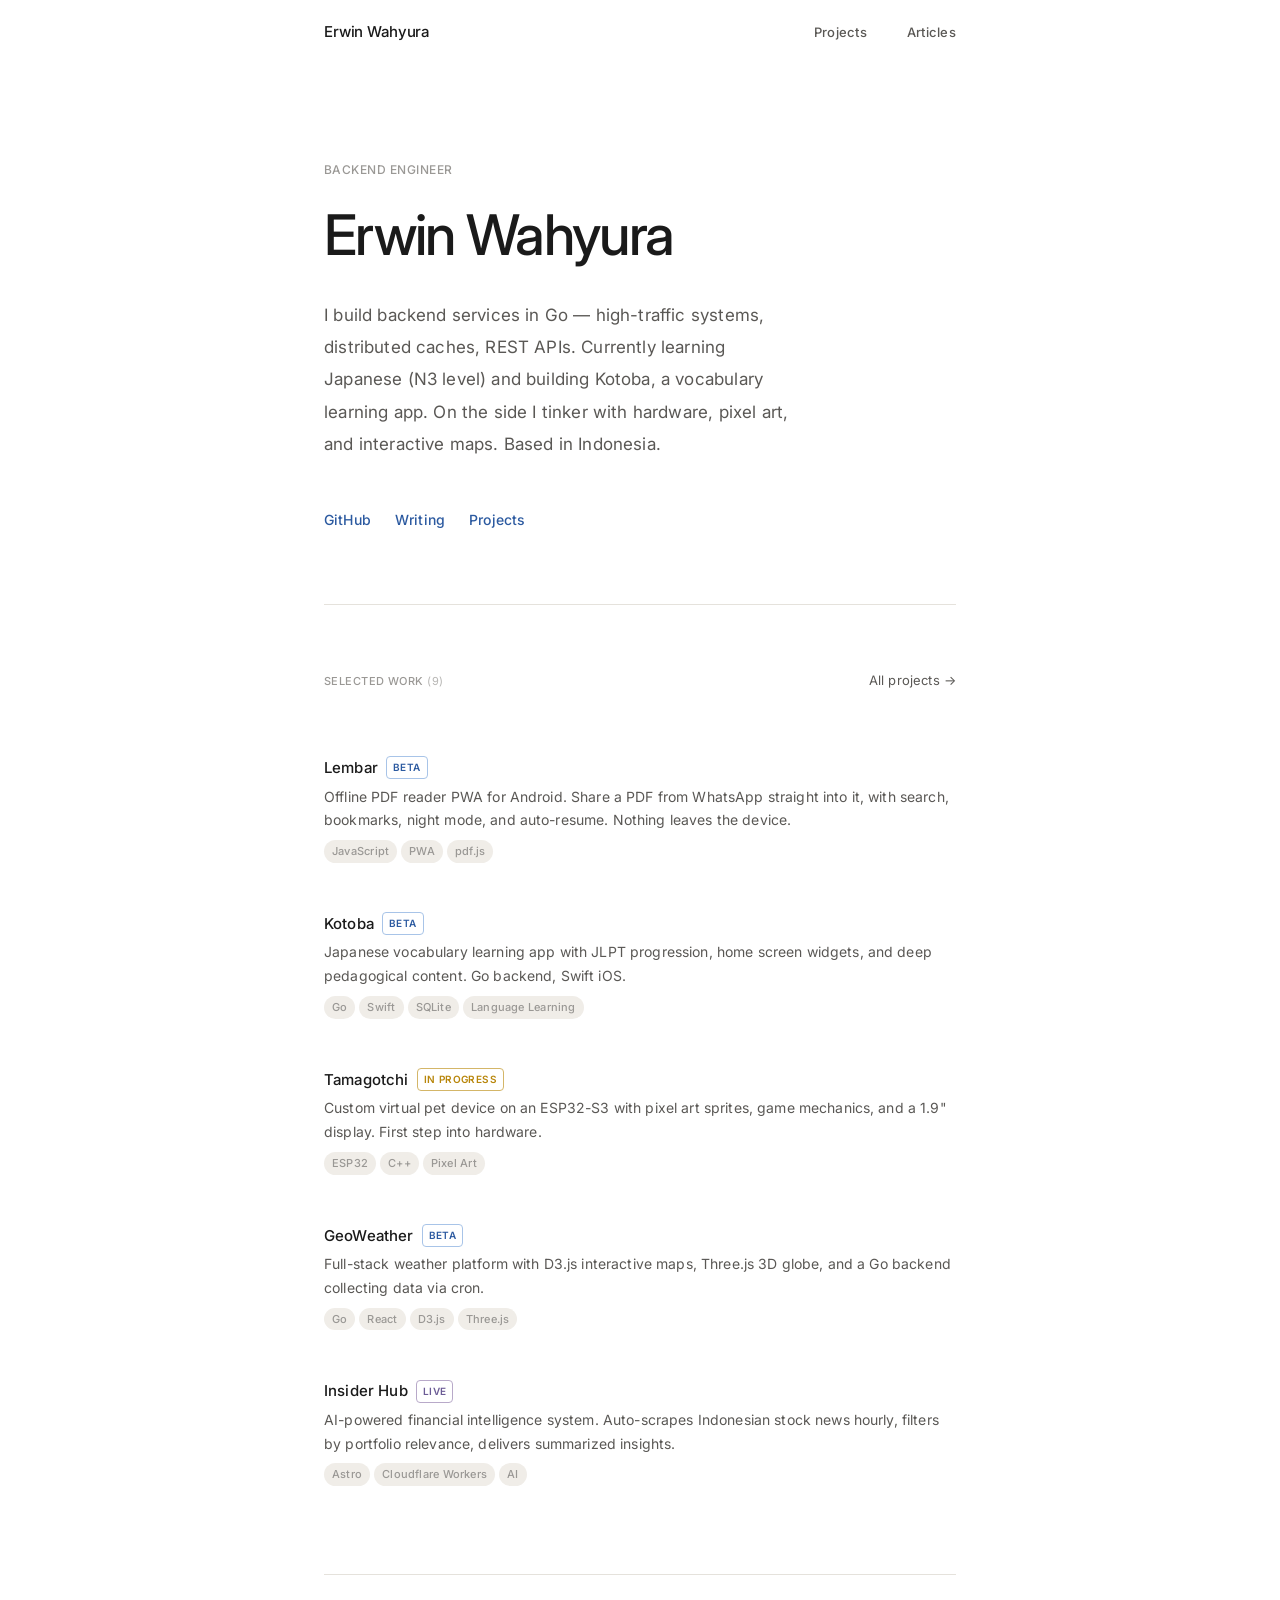
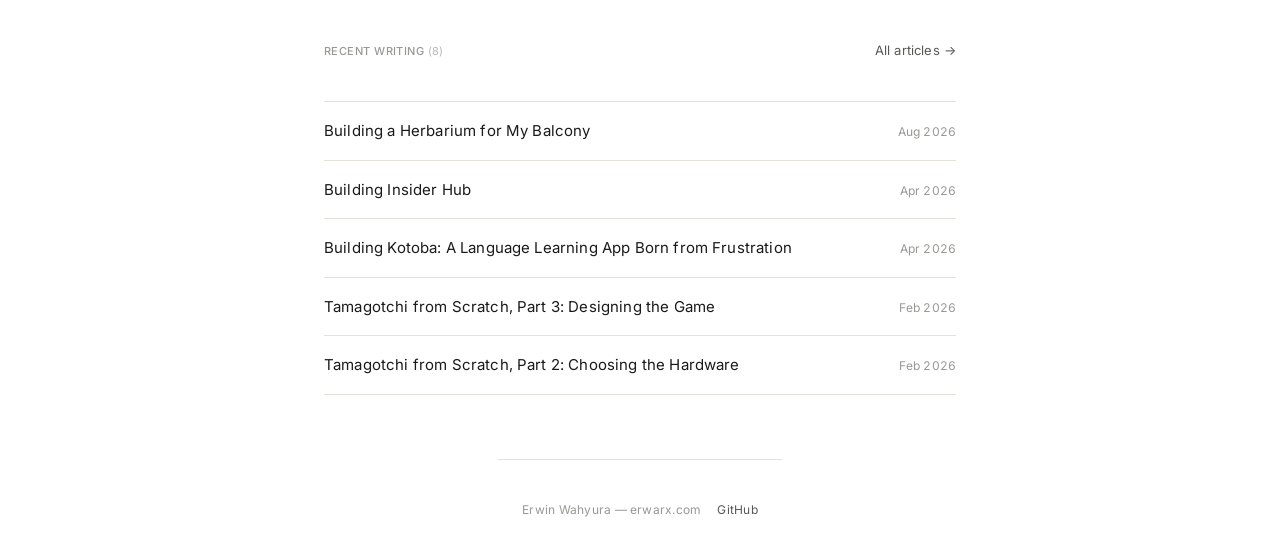
==== commit 98f548c1: "Add Lembar (PDF reader) and Quran Memorize projects Co-Authored-By: Claude Opus 5.5 <noreply@anthrop" ====
--- a/index.html
+++ b/index.html
@@ -49,10 +49,21 @@
 
     <section class="section">
       <div class="section-head">
-        <span class="section-label">Selected work <span class="section-count">(7)</span></span>
+        <span class="section-label">Selected work <span class="section-count">(9)</span></span>
         <a href="projects.html" class="section-more">All projects &rarr;</a>
       </div>
       <div class="project-list">
+
+        <a href="projects.html#lembar" class="project-card">
+          <div class="project-card-top">
+            <span class="project-title">Lembar</span>
+            <span class="badge badge-beta">Beta</span>
+          </div>
+          <p class="project-desc">Offline PDF reader PWA for Android. Share a PDF from WhatsApp straight into it, with search, bookmarks, night mode, and auto-resume. Nothing leaves the device.</p>
+          <div class="project-tags">
+            <span>JavaScript</span><span>PWA</span><span>pdf.js</span>
+          </div>
+        </a>
 
         <a href="projects.html#kotoba" class="project-card">
           <div class="project-card-top">
--- a/style.css
+++ b/style.css
@@ -604,6 +604,11 @@
   font-variant-numeric: tabular-nums;
 }
 
+.article-detail-read-time {
+  font-size: 0.75rem;
+  color: var(--text-3);
+}
+
 .article-detail h1 {
   font-size: clamp(1.5rem, 4vw, 2.25rem);
   font-weight: 500;
@@ -673,6 +678,47 @@
   margin-top: var(--space-sm);
 }
 
+.specimen-grid {
+  display: grid;
+  grid-template-columns: repeat(3, 1fr);
+  gap: var(--space-lg);
+  margin: var(--space-xl) 0 var(--space-2xl);
+}
+
+.specimen-grid figure {
+  margin: 0;
+}
+
+.specimen-grid img {
+  width: 100%;
+  aspect-ratio: 3 / 4;
+  object-fit: cover;
+  border-radius: var(--radius);
+  display: block;
+  background: var(--surface);
+}
+
+.specimen-grid figcaption {
+  font-size: 0.75rem;
+  color: var(--text-3);
+  text-align: center;
+  letter-spacing: var(--tracking-wide);
+  line-height: var(--leading-normal);
+  margin-top: var(--space-sm);
+}
+
+.specimen-grid figcaption em {
+  color: var(--text-2);
+  font-style: italic;
+}
+
+@media (max-width: 640px) {
+  .specimen-grid {
+    grid-template-columns: repeat(2, 1fr);
+    gap: var(--space-md);
+  }
+}
+
 .series-nav {
   margin-top: var(--space-2xl);
   padding-top: var(--space-xl);
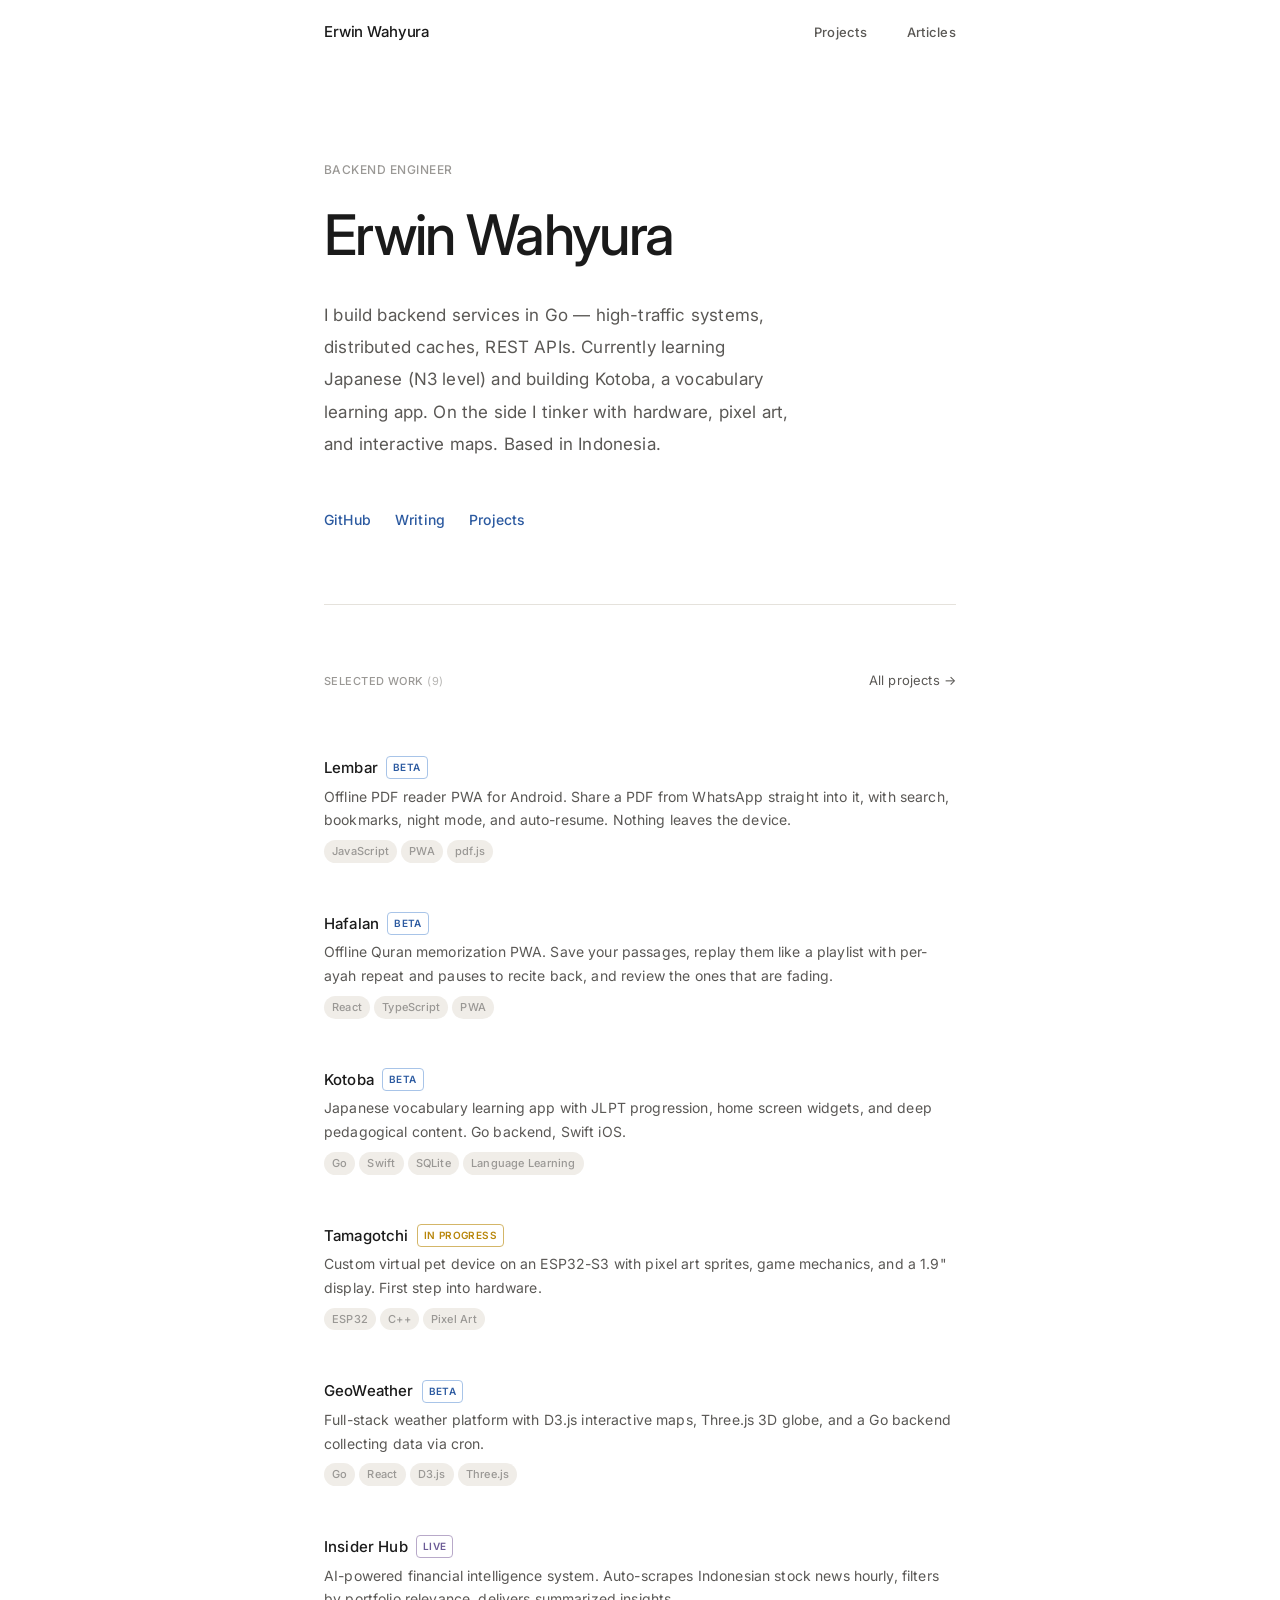
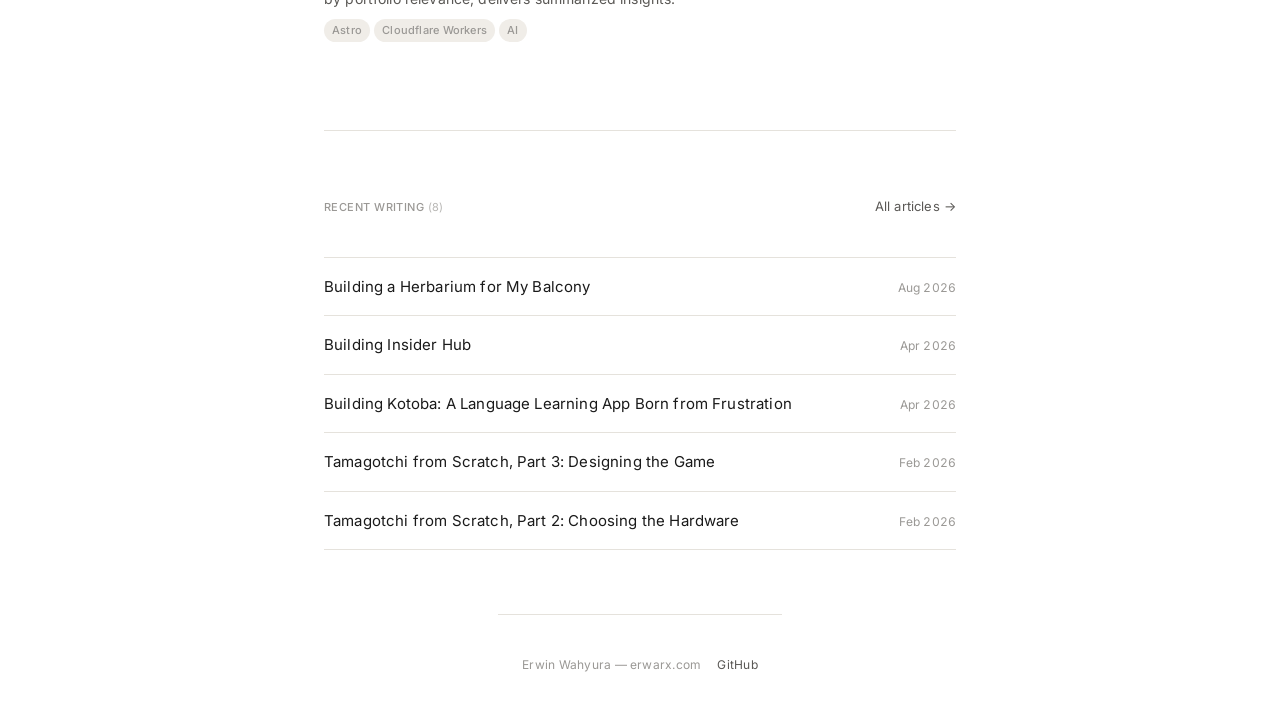
==== commit b59c5a68: "Update Quran Memorize entry to Hafalan with full project details Co-Authored-By: Claude Opus 5.5 <no" ====
--- a/index.html
+++ b/index.html
@@ -62,6 +62,17 @@
           <p class="project-desc">Offline PDF reader PWA for Android. Share a PDF from WhatsApp straight into it, with search, bookmarks, night mode, and auto-resume. Nothing leaves the device.</p>
           <div class="project-tags">
             <span>JavaScript</span><span>PWA</span><span>pdf.js</span>
+          </div>
+        </a>
+
+        <a href="projects.html#hafalan" class="project-card">
+          <div class="project-card-top">
+            <span class="project-title">Hafalan</span>
+            <span class="badge badge-beta">Beta</span>
+          </div>
+          <p class="project-desc">Offline Quran memorization PWA. Save your passages, replay them like a playlist with per-ayah repeat and pauses to recite back, and review the ones that are fading.</p>
+          <div class="project-tags">
+            <span>React</span><span>TypeScript</span><span>PWA</span>
           </div>
         </a>
 
